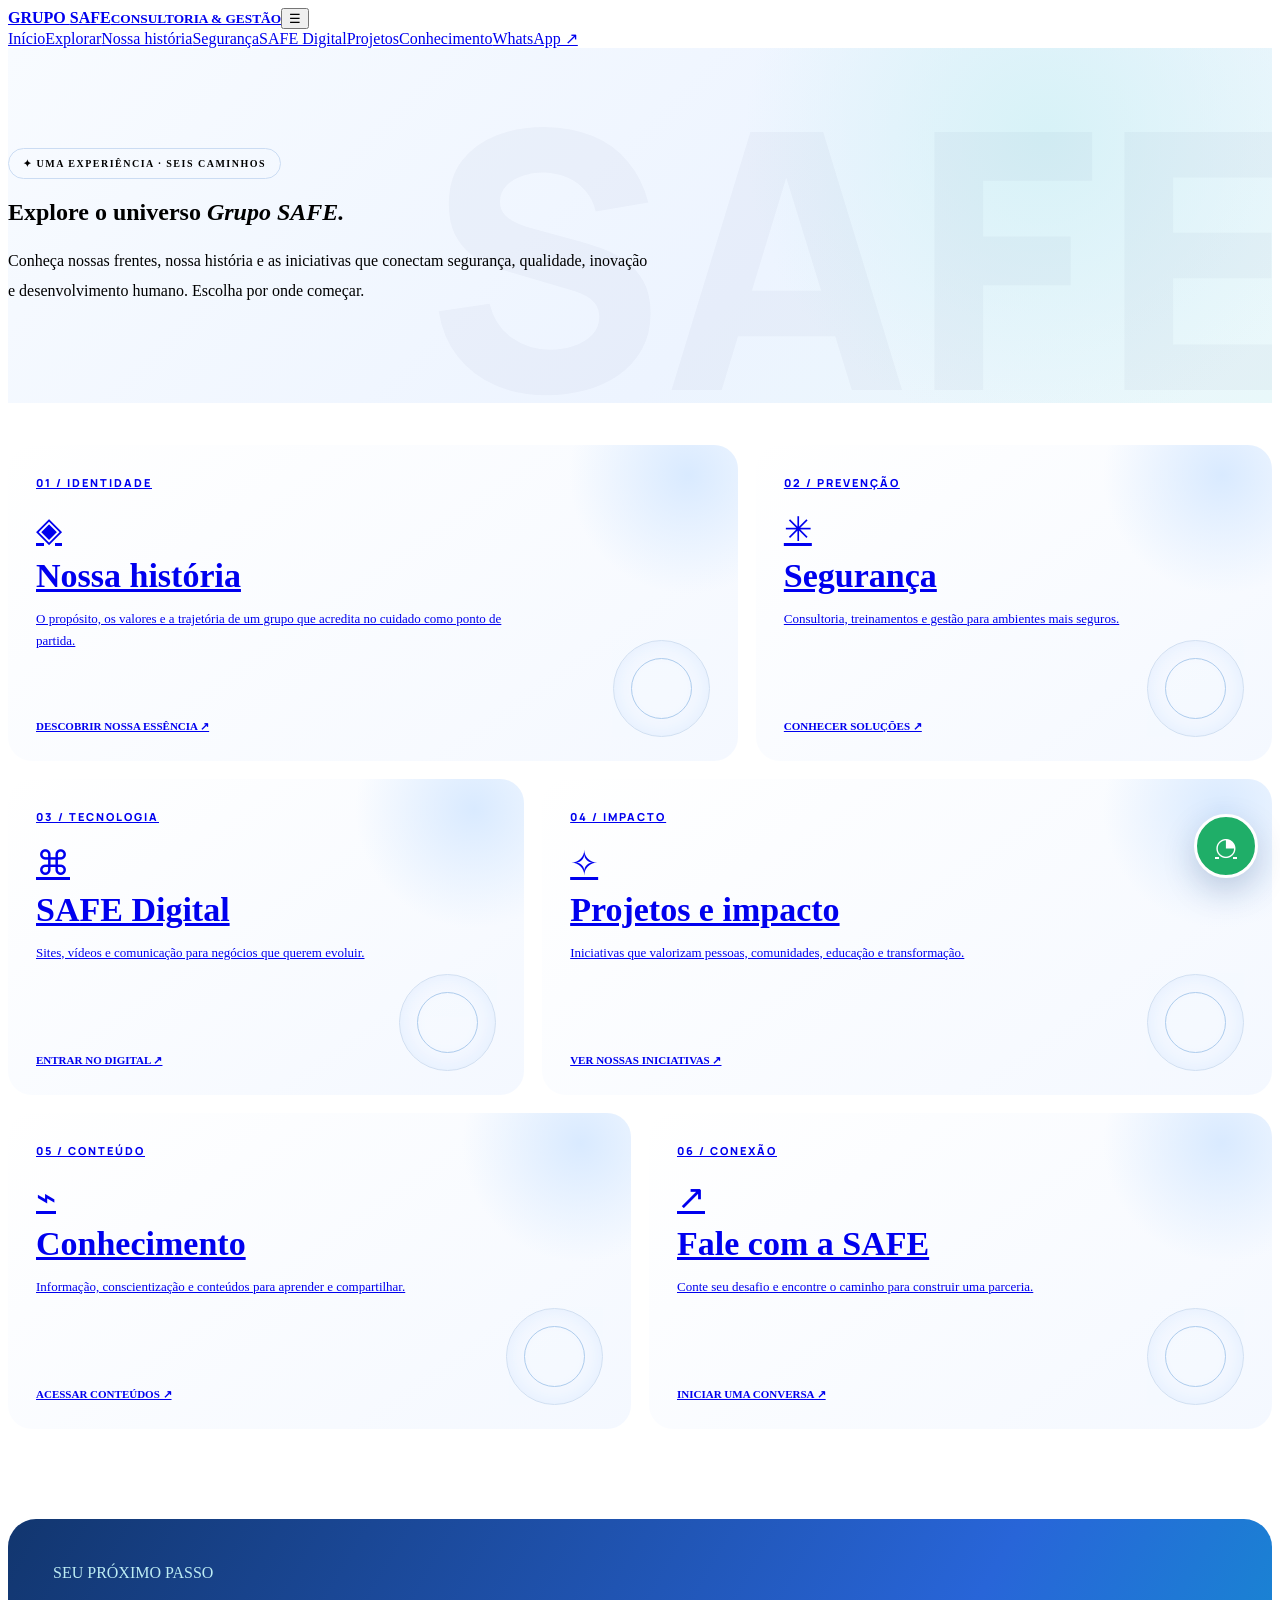
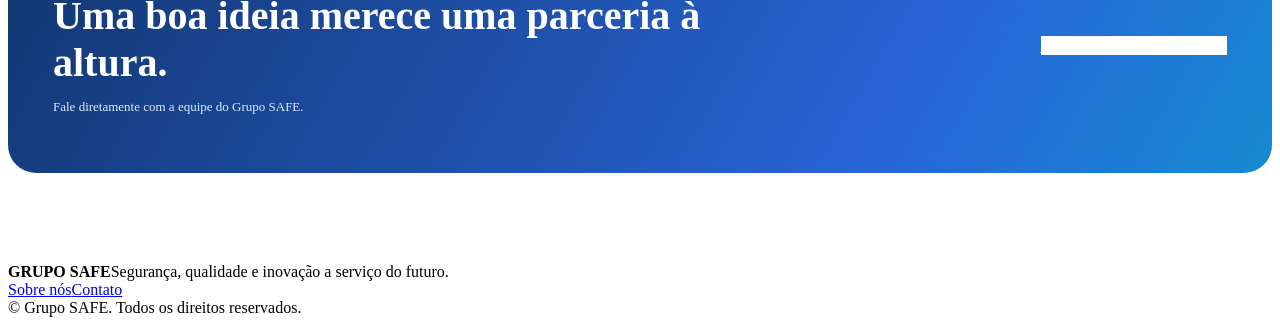
==== explorar.html @ eb0c17a8 "Add files via upload" ====
<!doctype html>
<html lang="pt-BR"><head><meta charset="utf-8"><meta name="viewport" content="width=device-width,initial-scale=1"><meta name="theme-color" content="#12366f"><meta name="description" content="Explore os universos do Grupo SAFE."><title>Explore | Grupo SAFE</title><link href="https://fonts.googleapis.com/css2?family=DM+Sans:wght@400;500;600;700&family=Manrope:wght@500;600;700;800&display=swap" rel="stylesheet"><link rel="stylesheet" href="css/style.css"><link rel="stylesheet" href="css/responsive.css"><style>
.explore-hero{position:relative;overflow:hidden;padding:100px 0 80px;background:radial-gradient(circle at 82% 25%,#d7f2f7 0,transparent 28%),linear-gradient(135deg,#f8fbff,#edf4ff 60%,#e9f8fa)}.explore-hero:after{content:"SAFE";position:absolute;right:-3vw;bottom:-95px;font:800 clamp(160px,28vw,390px) Manrope;color:#12366f08;pointer-events:none}.explore-hero .wrap{position:relative;z-index:1}.explore-hero h1{max-width:850px}.explore-hero p{max-width:650px;color:var(--muted);line-height:1.9}.explore-kicker{display:inline-flex;gap:10px;align-items:center;padding:9px 14px;border:1px solid #cbdcf3;border-radius:30px;color:var(--blue);font-size:10px;font-weight:800;letter-spacing:1.5px}.explore-grid{display:grid;grid-template-columns:repeat(12,1fr);gap:18px;margin:42px auto 90px}.explore-card{position:relative;isolation:isolate;overflow:hidden;min-height:260px;padding:28px;border:1px solid var(--line);border-radius:24px;background:linear-gradient(145deg,#fff,#f4f8ff);transition:transform .45s cubic-bezier(.2,.8,.2,1),box-shadow .45s;display:flex;flex-direction:column;justify-content:space-between}.explore-card:nth-child(1),.explore-card:nth-child(4){grid-column:span 7}.explore-card:nth-child(2),.explore-card:nth-child(3){grid-column:span 5}.explore-card:nth-child(5),.explore-card:nth-child(6){grid-column:span 6}.explore-card:hover{transform:translateY(-9px) scale(1.01);box-shadow:0 28px 70px #12366f1c}.explore-card:before{content:"";position:absolute;z-index:-1;width:240px;height:240px;border-radius:50%;right:-70px;top:-90px;background:radial-gradient(circle,#d9eaff,transparent 70%);transition:transform .5s}.explore-card:hover:before{transform:scale(1.5)}.explore-card .number{font:800 11px Manrope;letter-spacing:2px;color:var(--blue)}.explore-card .glyph{font-size:34px;color:var(--blue);margin:18px 0 8px}.explore-card h2{font-size:clamp(23px,3vw,34px);margin:0 0 10px;color:var(--navy)}.explore-card p{font-size:13px;line-height:1.75;color:var(--muted);max-width:500px}.explore-card .go{font-size:11px;font-weight:800;color:var(--blue);margin-top:15px}.explore-card .orb{position:absolute;right:28px;bottom:24px;width:95px;height:95px;border:1px solid #c8d9ef;border-radius:50%;box-shadow:inset 0 0 25px #dbeafe;opacity:.8}.explore-card .orb:after{content:"";position:absolute;inset:17px;border:1px solid #9cc1e9;border-radius:50%}.explore-bottom{margin-bottom:90px;padding:45px;border-radius:28px;background:linear-gradient(120deg,#12366f,#2865d8 72%,#168bd2);color:white;display:flex;align-items:center;justify-content:space-between;gap:24px}.explore-bottom h2{font-size:clamp(26px,4vw,40px);max-width:650px;margin:10px 0}.explore-bottom p{color:#dceaff;font-size:13px}.explore-bottom .btn{background:white;color:var(--navy);white-space:nowrap}.wa-float{position:fixed;right:22px;bottom:22px;z-index:30;width:58px;height:58px;border-radius:50%;display:grid;place-items:center;background:#1fae68;color:white;font-size:25px;box-shadow:0 12px 32px #12366f38;border:3px solid white;transition:.25s}.wa-float:hover{transform:translateY(-5px) scale(1.06)}@media(max-width:680px){.explore-hero{padding:70px 0 55px}.explore-grid{grid-template-columns:1fr;margin:28px auto 60px}.explore-card:nth-child(n){grid-column:span 1;min-height:230px}.explore-bottom{padding:28px;align-items:flex-start;flex-direction:column}.wa-float{right:15px;bottom:15px}}
</style></head><body><div class="progress"></div><header><a class="logo" href="index.html"><b>GRUPO <strong>SAFE</strong><small>CONSULTORIA & GESTÃO</small></b></a><button class="menu" aria-label="Abrir menu">☰</button><nav><a href="index.html">Início</a><a href="explorar.html">Explorar</a><a href="paginas/historia.html">Nossa história</a><a href="paginas/seguranca.html">Segurança</a><a href="paginas/safe-digital.html">SAFE Digital</a><a href="paginas/projetos.html">Projetos</a><a href="paginas/conhecimento.html">Conhecimento</a><a class="navbtn" href="https://wa.me/553191233320?text=Ol%C3%A1%2C%20Grupo%20SAFE!%20Quero%20conhecer%20as%20solu%C3%A7%C3%B5es." target="_blank" rel="noopener">WhatsApp ↗</a></nav></header><main><section class="explore-hero"><div class="wrap reveal"><span class="explore-kicker">✦ UMA EXPERIÊNCIA · SEIS CAMINHOS</span><h1>Explore o universo <em>Grupo SAFE.</em></h1><p>Conheça nossas frentes, nossa história e as iniciativas que conectam segurança, qualidade, inovação e desenvolvimento humano. Escolha por onde começar.</p></div></section><section class="wrap"><div class="explore-grid">
<a class="explore-card reveal" href="paginas/historia.html"><div><span class="number">01 / IDENTIDADE</span><div class="glyph">◈</div><h2>Nossa história</h2><p>O propósito, os valores e a trajetória de um grupo que acredita no cuidado como ponto de partida.</p></div><span class="go">DESCOBRIR NOSSA ESSÊNCIA ↗</span><i class="orb"></i></a>
<a class="explore-card reveal" href="paginas/seguranca.html"><div><span class="number">02 / PREVENÇÃO</span><div class="glyph">✳</div><h2>Segurança</h2><p>Consultoria, treinamentos e gestão para ambientes mais seguros.</p></div><span class="go">CONHECER SOLUÇÕES ↗</span><i class="orb"></i></a>
<a class="explore-card reveal" href="paginas/safe-digital.html"><div><span class="number">03 / TECNOLOGIA</span><div class="glyph">⌘</div><h2>SAFE Digital</h2><p>Sites, vídeos e comunicação para negócios que querem evoluir.</p></div><span class="go">ENTRAR NO DIGITAL ↗</span><i class="orb"></i></a>
<a class="explore-card reveal" href="paginas/projetos.html"><div><span class="number">04 / IMPACTO</span><div class="glyph">✧</div><h2>Projetos e impacto</h2><p>Iniciativas que valorizam pessoas, comunidades, educação e transformação.</p></div><span class="go">VER NOSSAS INICIATIVAS ↗</span><i class="orb"></i></a>
<a class="explore-card reveal" href="paginas/conhecimento.html"><div><span class="number">05 / CONTEÚDO</span><div class="glyph">⌁</div><h2>Conhecimento</h2><p>Informação, conscientização e conteúdos para aprender e compartilhar.</p></div><span class="go">ACESSAR CONTEÚDOS ↗</span><i class="orb"></i></a>
<a class="explore-card reveal" href="paginas/contato.html"><div><span class="number">06 / CONEXÃO</span><div class="glyph">↗</div><h2>Fale com a SAFE</h2><p>Conte seu desafio e encontre o caminho para construir uma parceria.</p></div><span class="go">INICIAR UMA CONVERSA ↗</span><i class="orb"></i></a>
</div><div class="explore-bottom reveal"><div><label style="color:#bcecf3">SEU PRÓXIMO PASSO</label><h2>Uma boa ideia merece uma parceria à altura.</h2><p>Fale diretamente com a equipe do Grupo SAFE.</p></div><a class="btn" href="https://wa.me/553191233320?text=Ol%C3%A1%2C%20Grupo%20SAFE!%20Gostaria%20de%20conversar%20sobre%20uma%20parceria." target="_blank" rel="noopener">Conversar pelo WhatsApp ↗</a></div></section></main><footer><div class="wrap foot"><b>GRUPO SAFE</b><span>Segurança, qualidade e inovação a serviço do futuro.</span><div><a href="paginas/historia.html">Sobre nós</a><a href="https://wa.me/553191233320">Contato</a></div></div><div class="wrap copyright">© <span id="year"></span> Grupo SAFE. Todos os direitos reservados.</div></footer><a class="wa-float" href="https://wa.me/553191233320?text=Ol%C3%A1%2C%20Grupo%20SAFE!" target="_blank" rel="noopener" aria-label="Fale com o Grupo SAFE pelo WhatsApp" title="Fale conosco">◔</a><script src="js/main.js"></script></body></html>
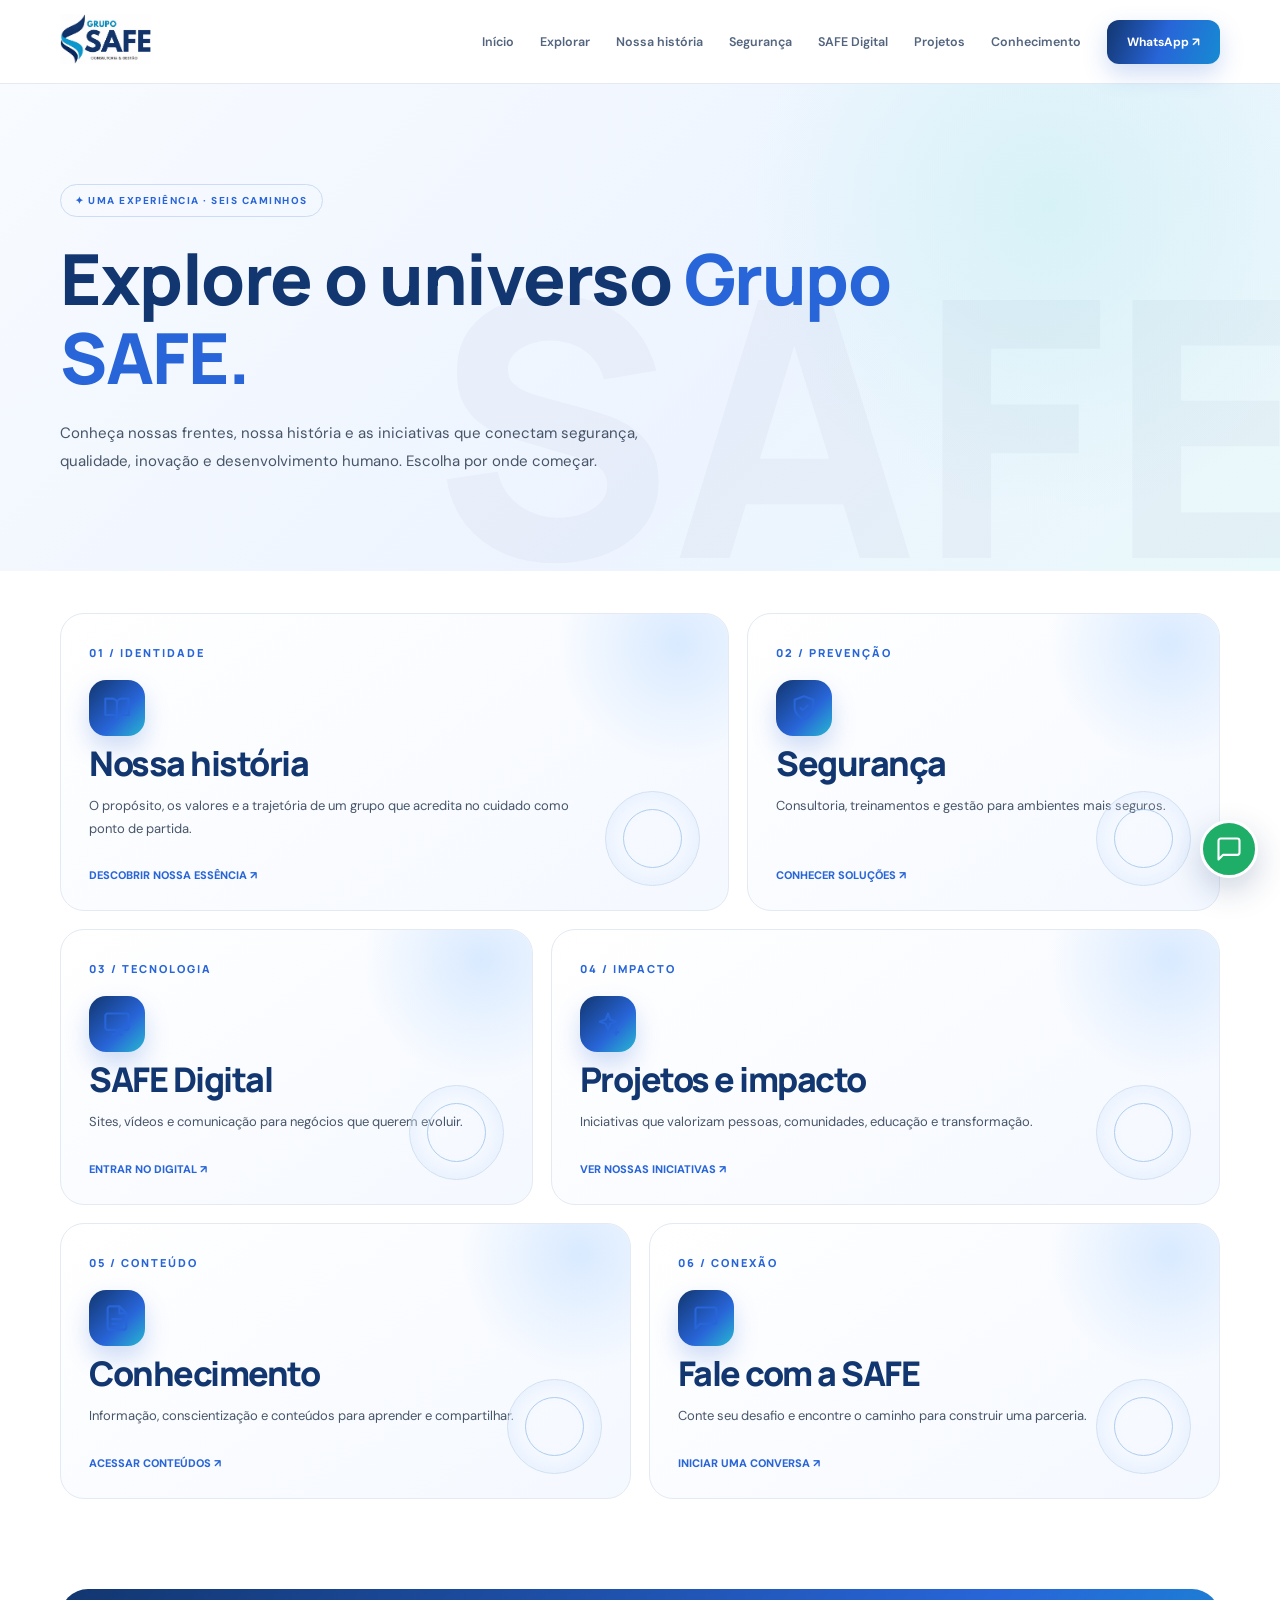
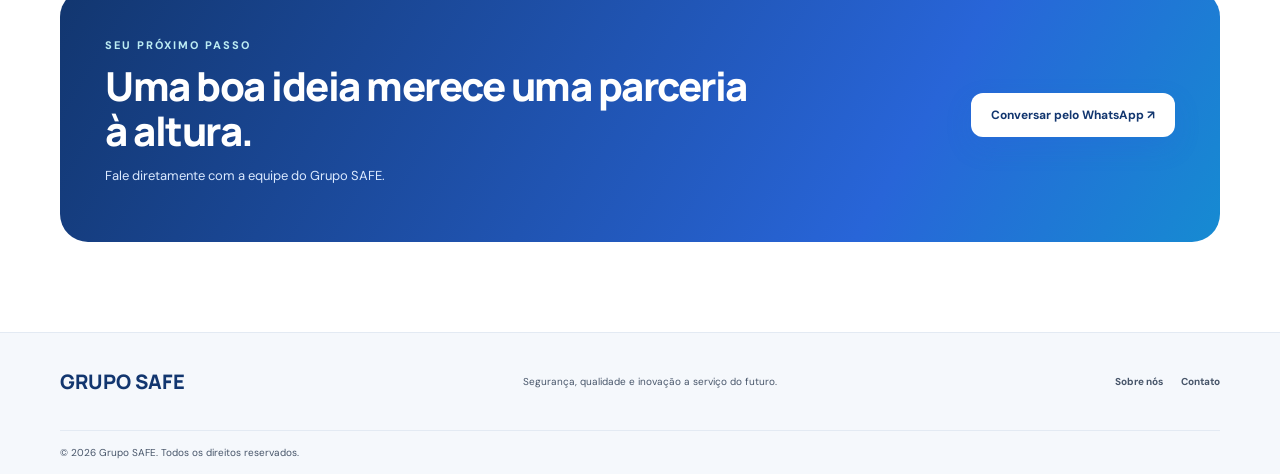
==== commit ecd34b7b: "Add files via upload" ====
--- a/explorar.html
+++ b/explorar.html
@@ -1,11 +1,11 @@
 <!doctype html>
-<html lang="pt-BR"><head><meta charset="utf-8"><meta name="viewport" content="width=device-width,initial-scale=1"><meta name="theme-color" content="#12366f"><meta name="description" content="Explore os universos do Grupo SAFE."><title>Explore | Grupo SAFE</title><link href="https://fonts.googleapis.com/css2?family=DM+Sans:wght@400;500;600;700&family=Manrope:wght@500;600;700;800&display=swap" rel="stylesheet"><link rel="stylesheet" href="css/style.css"><link rel="stylesheet" href="css/responsive.css"><style>
+<html lang="pt-BR"><head><meta charset="utf-8"><meta name="viewport" content="width=device-width,initial-scale=1"><meta name="theme-color" content="#12366f"><meta name="description" content="Explore os universos do Grupo SAFE."><title>Explore | Grupo SAFE</title><link href="https://fonts.googleapis.com/css2?family=DM+Sans:wght@400;500;600;700&family=Manrope:wght@500;600;700;800&display=swap" rel="stylesheet"><link rel="stylesheet" href="css/style.css"><link rel="stylesheet" href="css/responsive.css"><link rel="stylesheet" href="css/upgrade.css"><style>
 .explore-hero{position:relative;overflow:hidden;padding:100px 0 80px;background:radial-gradient(circle at 82% 25%,#d7f2f7 0,transparent 28%),linear-gradient(135deg,#f8fbff,#edf4ff 60%,#e9f8fa)}.explore-hero:after{content:"SAFE";position:absolute;right:-3vw;bottom:-95px;font:800 clamp(160px,28vw,390px) Manrope;color:#12366f08;pointer-events:none}.explore-hero .wrap{position:relative;z-index:1}.explore-hero h1{max-width:850px}.explore-hero p{max-width:650px;color:var(--muted);line-height:1.9}.explore-kicker{display:inline-flex;gap:10px;align-items:center;padding:9px 14px;border:1px solid #cbdcf3;border-radius:30px;color:var(--blue);font-size:10px;font-weight:800;letter-spacing:1.5px}.explore-grid{display:grid;grid-template-columns:repeat(12,1fr);gap:18px;margin:42px auto 90px}.explore-card{position:relative;isolation:isolate;overflow:hidden;min-height:260px;padding:28px;border:1px solid var(--line);border-radius:24px;background:linear-gradient(145deg,#fff,#f4f8ff);transition:transform .45s cubic-bezier(.2,.8,.2,1),box-shadow .45s;display:flex;flex-direction:column;justify-content:space-between}.explore-card:nth-child(1),.explore-card:nth-child(4){grid-column:span 7}.explore-card:nth-child(2),.explore-card:nth-child(3){grid-column:span 5}.explore-card:nth-child(5),.explore-card:nth-child(6){grid-column:span 6}.explore-card:hover{transform:translateY(-9px) scale(1.01);box-shadow:0 28px 70px #12366f1c}.explore-card:before{content:"";position:absolute;z-index:-1;width:240px;height:240px;border-radius:50%;right:-70px;top:-90px;background:radial-gradient(circle,#d9eaff,transparent 70%);transition:transform .5s}.explore-card:hover:before{transform:scale(1.5)}.explore-card .number{font:800 11px Manrope;letter-spacing:2px;color:var(--blue)}.explore-card .glyph{font-size:34px;color:var(--blue);margin:18px 0 8px}.explore-card h2{font-size:clamp(23px,3vw,34px);margin:0 0 10px;color:var(--navy)}.explore-card p{font-size:13px;line-height:1.75;color:var(--muted);max-width:500px}.explore-card .go{font-size:11px;font-weight:800;color:var(--blue);margin-top:15px}.explore-card .orb{position:absolute;right:28px;bottom:24px;width:95px;height:95px;border:1px solid #c8d9ef;border-radius:50%;box-shadow:inset 0 0 25px #dbeafe;opacity:.8}.explore-card .orb:after{content:"";position:absolute;inset:17px;border:1px solid #9cc1e9;border-radius:50%}.explore-bottom{margin-bottom:90px;padding:45px;border-radius:28px;background:linear-gradient(120deg,#12366f,#2865d8 72%,#168bd2);color:white;display:flex;align-items:center;justify-content:space-between;gap:24px}.explore-bottom h2{font-size:clamp(26px,4vw,40px);max-width:650px;margin:10px 0}.explore-bottom p{color:#dceaff;font-size:13px}.explore-bottom .btn{background:white;color:var(--navy);white-space:nowrap}.wa-float{position:fixed;right:22px;bottom:22px;z-index:30;width:58px;height:58px;border-radius:50%;display:grid;place-items:center;background:#1fae68;color:white;font-size:25px;box-shadow:0 12px 32px #12366f38;border:3px solid white;transition:.25s}.wa-float:hover{transform:translateY(-5px) scale(1.06)}@media(max-width:680px){.explore-hero{padding:70px 0 55px}.explore-grid{grid-template-columns:1fr;margin:28px auto 60px}.explore-card:nth-child(n){grid-column:span 1;min-height:230px}.explore-bottom{padding:28px;align-items:flex-start;flex-direction:column}.wa-float{right:15px;bottom:15px}}
-</style></head><body><div class="progress"></div><header><a class="logo" href="index.html"><b>GRUPO <strong>SAFE</strong><small>CONSULTORIA & GESTÃO</small></b></a><button class="menu" aria-label="Abrir menu">☰</button><nav><a href="index.html">Início</a><a href="explorar.html">Explorar</a><a href="paginas/historia.html">Nossa história</a><a href="paginas/seguranca.html">Segurança</a><a href="paginas/safe-digital.html">SAFE Digital</a><a href="paginas/projetos.html">Projetos</a><a href="paginas/conhecimento.html">Conhecimento</a><a class="navbtn" href="https://wa.me/553191233320?text=Ol%C3%A1%2C%20Grupo%20SAFE!%20Quero%20conhecer%20as%20solu%C3%A7%C3%B5es." target="_blank" rel="noopener">WhatsApp ↗</a></nav></header><main><section class="explore-hero"><div class="wrap reveal"><span class="explore-kicker">✦ UMA EXPERIÊNCIA · SEIS CAMINHOS</span><h1>Explore o universo <em>Grupo SAFE.</em></h1><p>Conheça nossas frentes, nossa história e as iniciativas que conectam segurança, qualidade, inovação e desenvolvimento humano. Escolha por onde começar.</p></div></section><section class="wrap"><div class="explore-grid">
-<a class="explore-card reveal" href="paginas/historia.html"><div><span class="number">01 / IDENTIDADE</span><div class="glyph">◈</div><h2>Nossa história</h2><p>O propósito, os valores e a trajetória de um grupo que acredita no cuidado como ponto de partida.</p></div><span class="go">DESCOBRIR NOSSA ESSÊNCIA ↗</span><i class="orb"></i></a>
-<a class="explore-card reveal" href="paginas/seguranca.html"><div><span class="number">02 / PREVENÇÃO</span><div class="glyph">✳</div><h2>Segurança</h2><p>Consultoria, treinamentos e gestão para ambientes mais seguros.</p></div><span class="go">CONHECER SOLUÇÕES ↗</span><i class="orb"></i></a>
-<a class="explore-card reveal" href="paginas/safe-digital.html"><div><span class="number">03 / TECNOLOGIA</span><div class="glyph">⌘</div><h2>SAFE Digital</h2><p>Sites, vídeos e comunicação para negócios que querem evoluir.</p></div><span class="go">ENTRAR NO DIGITAL ↗</span><i class="orb"></i></a>
-<a class="explore-card reveal" href="paginas/projetos.html"><div><span class="number">04 / IMPACTO</span><div class="glyph">✧</div><h2>Projetos e impacto</h2><p>Iniciativas que valorizam pessoas, comunidades, educação e transformação.</p></div><span class="go">VER NOSSAS INICIATIVAS ↗</span><i class="orb"></i></a>
-<a class="explore-card reveal" href="paginas/conhecimento.html"><div><span class="number">05 / CONTEÚDO</span><div class="glyph">⌁</div><h2>Conhecimento</h2><p>Informação, conscientização e conteúdos para aprender e compartilhar.</p></div><span class="go">ACESSAR CONTEÚDOS ↗</span><i class="orb"></i></a>
-<a class="explore-card reveal" href="paginas/contato.html"><div><span class="number">06 / CONEXÃO</span><div class="glyph">↗</div><h2>Fale com a SAFE</h2><p>Conte seu desafio e encontre o caminho para construir uma parceria.</p></div><span class="go">INICIAR UMA CONVERSA ↗</span><i class="orb"></i></a>
-</div><div class="explore-bottom reveal"><div><label style="color:#bcecf3">SEU PRÓXIMO PASSO</label><h2>Uma boa ideia merece uma parceria à altura.</h2><p>Fale diretamente com a equipe do Grupo SAFE.</p></div><a class="btn" href="https://wa.me/553191233320?text=Ol%C3%A1%2C%20Grupo%20SAFE!%20Gostaria%20de%20conversar%20sobre%20uma%20parceria." target="_blank" rel="noopener">Conversar pelo WhatsApp ↗</a></div></section></main><footer><div class="wrap foot"><b>GRUPO SAFE</b><span>Segurança, qualidade e inovação a serviço do futuro.</span><div><a href="paginas/historia.html">Sobre nós</a><a href="https://wa.me/553191233320">Contato</a></div></div><div class="wrap copyright">© <span id="year"></span> Grupo SAFE. Todos os direitos reservados.</div></footer><a class="wa-float" href="https://wa.me/553191233320?text=Ol%C3%A1%2C%20Grupo%20SAFE!" target="_blank" rel="noopener" aria-label="Fale com o Grupo SAFE pelo WhatsApp" title="Fale conosco">◔</a><script src="js/main.js"></script></body></html>+</style></head><body><div class="progress"></div><header><a class="logo" href="index.html"><img src="assets/logo/logo-safe.png" alt="Grupo SAFE"></a><button class="menu" aria-label="Abrir menu">☰</button><nav><a href="index.html">Início</a><a href="explorar.html">Explorar</a><a href="paginas/historia.html">Nossa história</a><a href="paginas/seguranca.html">Segurança</a><a href="paginas/safe-digital.html">SAFE Digital</a><a href="paginas/projetos.html">Projetos</a><a href="paginas/conhecimento.html">Conhecimento</a><a class="navbtn" href="https://wa.me/553191233320?text=Ol%C3%A1%2C%20Grupo%20SAFE!%20Quero%20conhecer%20as%20solu%C3%A7%C3%B5es." target="_blank" rel="noopener">WhatsApp ↗</a></nav></header><main><section class="explore-hero"><div class="wrap reveal"><span class="explore-kicker">✦ UMA EXPERIÊNCIA · SEIS CAMINHOS</span><h1>Explore o universo <em>Grupo SAFE.</em></h1><p>Conheça nossas frentes, nossa história e as iniciativas que conectam segurança, qualidade, inovação e desenvolvimento humano. Escolha por onde começar.</p></div></section><section class="wrap"><div class="explore-grid">
+<a class="explore-card reveal" href="paginas/historia.html"><div><span class="number">01 / IDENTIDADE</span><div class="glyph"><svg viewBox="0 0 24 24" fill="none" stroke="currentColor" stroke-width="1.8" stroke-linecap="round" stroke-linejoin="round" aria-hidden="true"><path d="M2 4h6a4 4 0 0 1 4 4v13a3 3 0 0 0-3-3H2zM22 4h-6a4 4 0 0 0-4 4v13a3 3 0 0 1 3-3h7z"/></svg></div><h2>Nossa história</h2><p>O propósito, os valores e a trajetória de um grupo que acredita no cuidado como ponto de partida.</p></div><span class="go">DESCOBRIR NOSSA ESSÊNCIA ↗</span><i class="orb"></i></a>
+<a class="explore-card reveal" href="paginas/seguranca.html"><div><span class="number">02 / PREVENÇÃO</span><div class="glyph"><svg viewBox="0 0 24 24" fill="none" stroke="currentColor" stroke-width="1.8" stroke-linecap="round" stroke-linejoin="round" aria-hidden="true"><path d="M12 22s8-4 8-10V5l-8-3-8 3v7c0 6 8 10 8 10z"/><path d="m9 12 2 2 4-4"/></svg></div><h2>Segurança</h2><p>Consultoria, treinamentos e gestão para ambientes mais seguros.</p></div><span class="go">CONHECER SOLUÇÕES ↗</span><i class="orb"></i></a>
+<a class="explore-card reveal" href="paginas/safe-digital.html"><div><span class="number">03 / TECNOLOGIA</span><div class="glyph"><svg viewBox="0 0 24 24" fill="none" stroke="currentColor" stroke-width="1.8" stroke-linecap="round" stroke-linejoin="round" aria-hidden="true"><rect x="2" y="3" width="20" height="14" rx="2"/><path d="M8 21h8M12 17v4"/></svg></div><h2>SAFE Digital</h2><p>Sites, vídeos e comunicação para negócios que querem evoluir.</p></div><span class="go">ENTRAR NO DIGITAL ↗</span><i class="orb"></i></a>
+<a class="explore-card reveal" href="paginas/projetos.html"><div><span class="number">04 / IMPACTO</span><div class="glyph"><svg viewBox="0 0 24 24" fill="none" stroke="currentColor" stroke-width="1.8" stroke-linecap="round" stroke-linejoin="round" aria-hidden="true"><path d="m12 3 1.9 5.1L19 10l-5.1 1.9L12 17l-1.9-5.1L5 10l5.1-1.9z"/><path d="M19 17v4M17 19h4"/></svg></div><h2>Projetos e impacto</h2><p>Iniciativas que valorizam pessoas, comunidades, educação e transformação.</p></div><span class="go">VER NOSSAS INICIATIVAS ↗</span><i class="orb"></i></a>
+<a class="explore-card reveal" href="paginas/conhecimento.html"><div><span class="number">05 / CONTEÚDO</span><div class="glyph"><svg viewBox="0 0 24 24" fill="none" stroke="currentColor" stroke-width="1.8" stroke-linecap="round" stroke-linejoin="round" aria-hidden="true"><path d="M14 2H6a2 2 0 0 0-2 2v16a2 2 0 0 0 2 2h12a2 2 0 0 0 2-2V8z"/><path d="M14 2v6h6M8 13h8M8 17h5"/></svg></div><h2>Conhecimento</h2><p>Informação, conscientização e conteúdos para aprender e compartilhar.</p></div><span class="go">ACESSAR CONTEÚDOS ↗</span><i class="orb"></i></a>
+<a class="explore-card reveal" href="paginas/contato.html"><div><span class="number">06 / CONEXÃO</span><div class="glyph"><svg viewBox="0 0 24 24" fill="none" stroke="currentColor" stroke-width="1.8" stroke-linecap="round" stroke-linejoin="round" aria-hidden="true"><path d="M21 15a2 2 0 0 1-2 2H7l-4 4V5a2 2 0 0 1 2-2h14a2 2 0 0 1 2 2z"/></svg></div><h2>Fale com a SAFE</h2><p>Conte seu desafio e encontre o caminho para construir uma parceria.</p></div><span class="go">INICIAR UMA CONVERSA ↗</span><i class="orb"></i></a>
+</div><div class="explore-bottom reveal"><div><label style="color:#bcecf3">SEU PRÓXIMO PASSO</label><h2>Uma boa ideia merece uma parceria à altura.</h2><p>Fale diretamente com a equipe do Grupo SAFE.</p></div><a class="btn" href="https://wa.me/553191233320?text=Ol%C3%A1%2C%20Grupo%20SAFE!%20Gostaria%20de%20conversar%20sobre%20uma%20parceria." target="_blank" rel="noopener">Conversar pelo WhatsApp ↗</a></div></section></main><footer><div class="wrap foot"><b>GRUPO SAFE</b><span>Segurança, qualidade e inovação a serviço do futuro.</span><div><a href="paginas/historia.html">Sobre nós</a><a href="https://wa.me/553191233320">Contato</a></div></div><div class="wrap copyright">© <span id="year"></span> Grupo SAFE. Todos os direitos reservados.</div></footer><a class="wa-float" href="https://wa.me/553191233320?text=Ol%C3%A1%2C%20Grupo%20SAFE!" target="_blank" rel="noopener" aria-label="Fale com o Grupo SAFE pelo WhatsApp" title="Fale conosco"><svg viewBox="0 0 24 24" fill="none" stroke="currentColor" stroke-width="1.8" stroke-linecap="round" stroke-linejoin="round" aria-hidden="true"><path d="M21 15a2 2 0 0 1-2 2H7l-4 4V5a2 2 0 0 1 2-2h14a2 2 0 0 1 2 2z"/></svg></a><script src="js/main.js"></script></body></html>
--- a/css/style.css
+++ b/css/style.css
@@ -0,0 +1,19 @@
+:root{--navy:#12366f;--blue:#2865d8;--cyan:#27b8d0;--green:#20a77b;--ink:#14243d;--muted:#64748b;--line:#e3eaf3;--soft:#f3f7fc}*{box-sizing:border-box}html{scroll-behavior:smooth}body{margin:0;color:var(--ink);font:15px 'DM Sans',sans-serif}a{text-decoration:none;color:inherit}.wrap{width:min(1160px,calc(100% - 48px));margin:auto}header{height:82px;position:sticky;top:0;z-index:20;background:#ffffffed;backdrop-filter:blur(16px);border-bottom:1px solid var(--line);display:flex;align-items:center;justify-content:space-between;padding:0 max(24px,calc((100vw - 1160px)/2))}.logo img{width:150px;max-height:58px;object-fit:contain}.logo b{color:var(--blue);font:700 17px Manrope}.logo strong{color:var(--navy);font-size:25px}.logo small{display:block;font:9px 'DM Sans';letter-spacing:2px;color:var(--ink)}nav{display:flex;align-items:center;gap:22px}nav a{font-size:11px;font-weight:700;color:#52647e}nav a:hover{color:var(--blue)}nav .navbtn,.btn{background:linear-gradient(110deg,var(--navy),var(--blue),#168bd2);color:white;padding:14px 20px;border-radius:12px;font-weight:700;font-size:12px;display:inline-block}.menu{display:none}.hero{min-height:610px;display:grid;grid-template-columns:1.05fr .95fr;align-items:center;position:relative;padding-top:45px;padding-bottom:85px;overflow:hidden}.hero-copy{z-index:2}.hero-copy label,label{font-size:10px;letter-spacing:2px;font-weight:800;color:var(--blue)}h1,h2,h3{font-family:Manrope,sans-serif;letter-spacing:-1.5px;line-height:1.12}h1{font-size:clamp(42px,5.5vw,72px);color:var(--navy);margin:22px 0}h1 em,h2 em{font-style:normal;color:var(--blue)}.hero-copy p,.lead{color:var(--muted);line-height:1.8;max-width:540px}.quiet{margin-left:22px;color:var(--blue);font-size:12px;font-weight:700}.proof{display:block;color:var(--green);font-weight:700;margin-top:35px;font-size:11px}.hero-visual{height:450px;display:grid;place-items:center;position:relative}.hero-visual img{max-height:390px;max-width:90%;object-fit:contain;filter:drop-shadow(0 25px 20px #12366f22);z-index:1}.halo{position:absolute;width:390px;height:390px;border-radius:50%;background:radial-gradient(circle,#d9f3f5,#e8f0ff 55%,transparent 72%)}.hero-visual aside{position:absolute;bottom:45px;right:0;background:#fff;padding:14px 18px;border:1px solid var(--line);border-radius:14px;box-shadow:0 15px 40px #12366f18;color:var(--blue);font-size:18px}.hero-visual aside b,.hero-visual aside small{display:block;font-size:11px;color:var(--ink)}.hero-visual aside small{font-size:9px;color:var(--muted)}.mascot-fallback{z-index:2;width:230px;height:280px;border-radius:48% 48% 25px 25px;background:linear-gradient(140deg,#e6f4ff,#bce7ed);display:grid;place-content:center;text-align:center;color:var(--navy);font-size:26px;font-weight:800}.mascot-fallback small{font-size:10px;font-weight:400}.hero-foot{position:absolute;bottom:22px;left:0;right:0;border-top:1px solid var(--line);padding-top:14px;display:flex;justify-content:space-between;color:#91a0b4;font-size:9px;letter-spacing:2px;font-weight:800}.section{padding-top:90px;padding-bottom:100px}.section h2,.band h2,.mascot-panel h2,.cta h2{font-size:clamp(32px,4vw,49px);color:var(--navy);margin:18px 0}.lead{font-size:14px}.cards{display:grid;grid-template-columns:1fr 1fr;gap:22px;margin-top:34px}.front{color:white;padding:30px;border-radius:24px;min-height:300px;transition:.25s}.front:hover{transform:translateY(-6px)}.safety{background:linear-gradient(130deg,#2356c4,#438ce9)}.digital{background:linear-gradient(130deg,#087d9b,#20a77b)}.front small{letter-spacing:2px}.front .symbol{font-size:32px;margin-top:35px}.front h3{font-size:27px;margin:10px 0}.front p{font-size:13px;max-width:420px;color:#ffffffdf;line-height:1.7}.front b{display:block;margin-top:30px;font-size:11px}.band{background:linear-gradient(115deg,#12366f,#2865d8 70%,#168bd2);color:white;padding:80px 0}.band label{color:#bcecf3}.band h2{color:white;max-width:850px}.band h2 em{color:#bcecf3}.light{background:white;color:var(--navy)}.center{text-align:center}.center .lead{margin:15px auto}.values{display:grid;grid-template-columns:repeat(4,1fr);gap:14px;margin-top:40px}.values article{border:1px solid var(--line);border-radius:18px;padding:22px;min-height:190px;transition:.2s}.values article:hover{box-shadow:0 20px 50px #12366f16;transform:translateY(-4px)}.values small{color:var(--green);font-weight:800}.values h3{color:var(--navy);font-size:19px}.values p,.mascot-panel p,.cta p{font-size:12px;color:var(--muted);line-height:1.7}.mascot-panel{display:grid;grid-template-columns:1fr 1fr;align-items:center;gap:30px;padding:40px 48px;background:linear-gradient(110deg,#eff6ff,#effbfa);border:1px solid var(--line);border-radius:26px;margin-bottom:90px}.duo{height:220px;display:flex;align-items:end;justify-content:center;gap:15px}.duo img{height:100%;max-width:48%;object-fit:contain}.duo span{font-size:11px;color:var(--muted);text-align:center}.cta{display:flex;align-items:center;justify-content:space-between;gap:25px;padding-bottom:85px}.cta h2{max-width:670px}footer{background:#f5f8fc;border-top:1px solid var(--line)}.foot{padding:35px 0;display:flex;align-items:center;justify-content:space-between;gap:20px}.foot>b{color:var(--navy);font:800 20px Manrope}.foot span,.copyright{font-size:10px;color:var(--muted)}.foot div{display:flex;gap:18px}.foot a{font-size:10px;font-weight:700;color:var(--muted)}.copyright{border-top:1px solid var(--line);padding:15px 0}.progress{height:3px;position:fixed;z-index:100;top:0;left:0;width:0;background:linear-gradient(90deg,var(--blue),var(--cyan),var(--green))}.reveal{opacity:0;transform:translateY(18px);transition:.7s}.reveal.visible{opacity:1;transform:none}
+.pagehero{padding:90px 0 55px}.pagehero h1{max-width:850px}.pagehero p{max-width:650px;color:var(--muted);line-height:1.8}.content{padding:20px 0 100px}.tilegrid{display:grid;grid-template-columns:repeat(2,1fr);gap:18px}.tile{padding:28px;border:1px solid var(--line);border-radius:20px;background:white}.tile h2,.tile h3{color:var(--navy)}.tile p,.tile li{color:var(--muted);font-size:13px;line-height:1.7}.timeline{max-width:800px;margin:35px auto;border-left:2px solid var(--blue);padding-left:28px}.event{position:relative;margin:0 0 25px;padding:22px;background:var(--soft);border-radius:15px}.event:before{content:'';position:absolute;left:-37px;top:25px;width:14px;height:14px;background:white;border:4px solid var(--blue);border-radius:50%}.event small{color:var(--green);font-weight:800;letter-spacing:2px}.event h3{color:var(--navy);margin:8px 0}.notice{padding:15px;background:#edf5ff;border-left:3px solid var(--blue);border-radius:8px;color:var(--muted);font-size:11px}.contact{display:grid;grid-template-columns:.8fr 1.2fr;gap:40px}.contact form{display:grid;gap:14px;padding:28px;border:1px solid var(--line);border-radius:20px;box-shadow:0 15px 45px #12366f12}.contact label{display:grid;gap:7px;letter-spacing:0}.contact input,.contact select,.contact textarea{padding:13px;border:1px solid var(--line);border-radius:9px;font:13px 'DM Sans';width:100%}
+
+/* WhatsApp flutuante e microinterações */
+.wa-float{position:fixed;right:22px;bottom:22px;z-index:30;width:58px;height:58px;border-radius:50%;display:grid;place-items:center;background:#1fae68;color:#fff;font-size:25px;box-shadow:0 12px 32px #12366f38;border:3px solid #fff;transition:transform .25s,box-shadow .25s}.wa-float:hover{transform:translateY(-5px) scale(1.06);box-shadow:0 16px 38px #12366f48}
+
+
+/* EXPERIÊNCIAS 2.2 — páginas de áreas */
+:root{--deep:#081b3b;--ice:#eaf3ff}
+.area-hero{position:relative;isolation:isolate;overflow:hidden;background:radial-gradient(circle at 80% 30%,#347edb55,transparent 28%),linear-gradient(125deg,#071b3b 0%,#12366f 52%,#2865d8 100%);color:#fff;padding:105px 0 95px}
+.area-hero:before,.area-hero:after{content:"";position:absolute;border:1px solid #ffffff20;border-radius:50%;width:520px;height:520px;right:-100px;top:-260px;z-index:-1;animation:orbit 24s linear infinite}
+.area-hero:after{width:380px;height:380px;right:30px;top:-190px;animation-duration:32s}
+.area-hero .wrap{position:relative}.area-kicker{display:inline-flex;align-items:center;gap:10px;color:#b9e8ff;font-size:10px;letter-spacing:2.5px;font-weight:800}.area-kicker:before{content:"";width:28px;height:2px;background:#64d6e8}.area-hero h1{color:white;max-width:850px;font-size:clamp(42px,6vw,78px);margin:25px 0}.area-hero h1 em{color:#9edff2}.area-hero p{color:#d8e6f8;max-width:620px;line-height:1.85;font-size:15px}.area-actions{display:flex;gap:14px;flex-wrap:wrap;margin-top:32px}.btn-glass{display:inline-flex;align-items:center;gap:12px;padding:15px 21px;border:1px solid #ffffff55;border-radius:12px;color:#fff;font-weight:700;font-size:12px;background:#ffffff12;backdrop-filter:blur(12px);transition:.3s}.btn-glass:hover{background:#ffffff25;transform:translateY(-3px)}.area-hero .btn{background:#fff;color:#12366f}.area-orbit{position:absolute;right:8%;top:20%;width:260px;height:260px;border:1px solid #ffffff35;border-radius:50%;box-shadow:0 0 0 35px #ffffff08,0 0 0 70px #ffffff05;animation:float 7s ease-in-out infinite}.area-orbit:before,.area-orbit:after{content:"";position:absolute;border-radius:50%;background:#9edff2;box-shadow:0 0 35px #9edff2}.area-orbit:before{width:13px;height:13px;top:20px;left:35px}.area-orbit:after{width:8px;height:8px;right:18px;bottom:65px}
+.area-nav{position:sticky;top:82px;z-index:15;background:#ffffffed;backdrop-filter:blur(15px);border-bottom:1px solid var(--line)}.area-nav .wrap{display:flex;gap:8px;overflow:auto;padding-top:13px;padding-bottom:13px;scrollbar-width:none}.area-nav a{white-space:nowrap;padding:9px 13px;border-radius:30px;color:#64748b;font-size:10px;font-weight:800;transition:.25s}.area-nav a:hover,.area-nav a.active{background:#eaf2ff;color:#1d56b5}
+.area-section{padding:90px 0}.area-heading{max-width:720px;margin-bottom:36px}.area-heading h2{font-size:clamp(30px,4vw,48px);color:var(--navy);margin:16px 0}.area-heading p{color:var(--muted);line-height:1.8}.area-grid{display:grid;grid-template-columns:repeat(2,1fr);gap:18px}.area-card{position:relative;overflow:hidden;padding:30px;border:1px solid var(--line);border-radius:22px;background:linear-gradient(145deg,#fff,#f7faff);min-height:230px;transition:transform .35s,box-shadow .35s,border-color .35s}.area-card:hover{transform:translateY(-8px);box-shadow:0 24px 55px #12366f16;border-color:#b9d2f4}.area-card .num{font:800 11px Manrope;color:#2c70d7;letter-spacing:2px}.area-card .card-icon{width:48px;height:48px;display:grid;place-items:center;border-radius:15px;background:#eaf3ff;color:#245fbd;font-size:22px;margin:22px 0 16px}.area-card h3{font-size:22px;color:var(--navy);margin:0 0 10px}.area-card p{font-size:13px;line-height:1.75;color:var(--muted);margin:0}.area-card:after{content:"";position:absolute;width:150px;height:150px;border-radius:50%;background:#dcecff66;right:-70px;bottom:-95px;transition:.35s}.area-card:hover:after{transform:scale(1.6)}
+.area-band{background:linear-gradient(120deg,#edf5ff,#f4fbff);border-top:1px solid #e1ebf8;border-bottom:1px solid #e1ebf8}.area-band .area-section{padding:75px 0}.area-steps{display:grid;grid-template-columns:repeat(3,1fr);gap:16px}.area-step{padding:24px;border-radius:18px;background:#fff;border:1px solid var(--line)}.area-step b{display:block;color:#2865d8;font:800 12px Manrope;letter-spacing:1px;margin-bottom:12px}.area-step h3{font-size:18px;color:var(--navy)}.area-step p{font-size:12px;line-height:1.7;color:var(--muted)}.area-cta{position:relative;overflow:hidden;padding:48px;border-radius:28px;background:linear-gradient(115deg,#0c2855,#2865d8 72%,#168bd2);color:white;display:flex;align-items:center;justify-content:space-between;gap:25px}.area-cta:after{content:"";position:absolute;width:300px;height:300px;border:1px solid #ffffff24;border-radius:50%;right:20%;top:-190px;box-shadow:0 0 0 35px #ffffff08,0 0 0 70px #ffffff05}.area-cta h2{color:white;font-size:clamp(27px,3.5vw,40px);max-width:600px;margin:14px 0}.area-cta p{color:#d6e5fa;font-size:13px}.area-cta .btn{white-space:nowrap;z-index:1}.digital-page .area-hero{background:radial-gradient(circle at 85% 30%,#18b4c855,transparent 27%),linear-gradient(125deg,#06243d,#075b83 55%,#087f9d)}.digital-page .area-kicker{color:#b4f3f1}.digital-page .area-kicker:before{background:#55dfd4}.digital-page .area-hero h1 em{color:#83eee2}.digital-page .area-card .num{color:#078d9c}.digital-page .area-card .card-icon{background:#e4f8f8;color:#087d8e}.digital-page .area-nav a:hover,.digital-page .area-nav a.active{background:#e4f8f8;color:#087d8e}.digital-page .area-cta{background:linear-gradient(115deg,#063d5d,#087f9d 70%,#20a77b)}
+@keyframes orbit{to{transform:rotate(360deg)}}@keyframes float{0%,100%{transform:translateY(0)}50%{transform:translateY(-16px)}}
+@media(max-width:760px){.area-hero{padding:75px 0 70px}.area-orbit{opacity:.25;right:-90px;top:5%;width:220px;height:220px}.area-nav{top:70px}.area-grid,.area-steps{grid-template-columns:1fr}.area-cta{padding:30px;align-items:flex-start;flex-direction:column}.area-section{padding:65px 0}.area-card{min-height:0}}
+@media(prefers-reduced-motion:reduce){.area-hero:before,.area-hero:after,.area-orbit{animation:none}.area-card,.btn-glass{transition:none}}
--- a/css/responsive.css
+++ b/css/responsive.css
@@ -0,0 +1 @@
+@media(max-width:850px){header{padding:0 22px}nav{gap:12px}nav a{font-size:10px}.values{grid-template-columns:repeat(2,1fr)}}@media(max-width:680px){.wrap{width:calc(100% - 38px)}header{height:68px}.menu{display:block;border:0;background:none;color:var(--navy);font-size:25px}nav{display:none;position:absolute;top:68px;left:0;right:0;background:#fff;padding:18px 22px;box-shadow:0 18px 30px #12366f18;align-items:stretch;flex-direction:column}nav.open{display:flex}nav a{padding:10px;border-bottom:1px solid var(--line);font-size:13px}.hero{display:flex;flex-direction:column;align-items:stretch;padding-top:55px;padding-bottom:65px}.hero h1{font-size:43px}.hero-copy p{font-size:14px}.hero-visual{height:310px}.hero-visual img{max-height:280px}.halo{width:280px;height:280px}.hero-visual aside{bottom:10px}.hero-foot{font-size:8px}.section{padding:65px 0}.section h2,.band h2,.mascot-panel h2,.cta h2{font-size:33px}.cards,.tilegrid,.contact{grid-template-columns:1fr}.front{min-height:270px}.values{grid-template-columns:1fr 1fr;gap:9px}.values article{padding:15px}.mascot-panel{grid-template-columns:1fr;padding:27px 22px;margin-bottom:65px}.duo{height:180px}.cta{align-items:flex-start;flex-direction:column;padding-bottom:65px}.foot{align-items:flex-start;flex-direction:column}.pagehero{padding-top:65px}.pagehero h1{font-size:42px}}@media(max-width:380px){.values{grid-template-columns:1fr}.hero h1{font-size:38px}}
--- a/css/upgrade.css
+++ b/css/upgrade.css
@@ -0,0 +1,47 @@
+/* GRUPO SAFE — upgrade visual (carregado depois de style.css e responsive.css) */
+:root{--muted:#475569;--grad:linear-gradient(135deg,#12366f,#2865d8 60%,#27b8d0)}
+:focus-visible{outline:3px solid #27b8d0;outline-offset:3px;border-radius:8px}
+h1,h2,h3{font-weight:800}
+/* Cabeçalho */
+header{height:84px}.logo img{width:auto;height:50px;max-height:none;mix-blend-mode:multiply}
+nav{gap:26px}nav a{font-size:12.5px;font-weight:600;position:relative}
+nav a:not(.navbtn):after{content:"";position:absolute;left:0;right:0;bottom:-6px;height:2px;border-radius:2px;background:var(--grad);transform:scaleX(0);transition:transform .25s}
+nav a:not(.navbtn):hover:after,nav a.active:after{transform:scaleX(1)}nav a.active{color:var(--blue)}
+nav .navbtn,.btn{box-shadow:0 10px 24px #2865d838;transition:transform .25s,box-shadow .25s}nav .navbtn:hover,.btn:hover{transform:translateY(-2px);box-shadow:0 14px 30px #2865d855}
+/* Home: hero com mascotes */
+.hero-visual{height:500px}.hero-visual img{mix-blend-mode:multiply;filter:none;max-height:470px;max-width:100%;animation:bob 6s ease-in-out infinite}
+.halo{width:470px;height:470px}
+.hero-copy p,.lead{font-size:16px;color:var(--muted)}.hero-copy label,label{font-size:11px}
+.front{position:relative;overflow:hidden;box-shadow:0 22px 50px #12366f24}.front:after{content:"";position:absolute;width:260px;height:260px;border-radius:50%;right:-80px;bottom:-110px;border:1px solid #ffffff40;box-shadow:0 0 0 34px #ffffff10,0 0 0 68px #ffffff08}
+.front .symbol{width:58px;height:58px;margin-top:30px;display:grid;place-items:center;border-radius:18px;background:#ffffff26;border:1px solid #ffffff44;backdrop-filter:blur(8px)}
+.front .symbol svg,.card-icon svg,.glyph svg{width:28px;height:28px}.front p{font-size:14.5px}
+.values small{font:800 30px Manrope;color:#9ed8c4;letter-spacing:-1px}.values p,.mascot-panel p,.cta p{font-size:13.5px;color:var(--muted)}
+.values article{background:linear-gradient(160deg,#fff,#f6faff)}
+.mascot-panel{position:relative;overflow:hidden}.duo{height:340px;gap:0;align-items:flex-end}.duo img{height:100%;max-width:50%;filter:drop-shadow(0 18px 22px #12366f33);transition:transform .4s}.duo img:hover{transform:translateY(-8px) scale(1.03)}.duo img:first-child{margin-right:-28px}
+/* Páginas de área: hero + mascote */
+.area-hero{min-height:560px}.area-hero .wrap{z-index:2}.area-hero.with-mascot .wrap>*{max-width:620px}.area-hero.with-mascot h1{font-size:clamp(40px,5vw,66px)}
+.area-mascot{position:absolute;z-index:1;right:max(24px,calc((100vw - 1160px)/2 + 20px));bottom:0;height:92%;max-height:520px;width:auto;filter:drop-shadow(0 25px 35px #00000040);animation:bob 7s ease-in-out infinite}
+.area-hero p{font-size:16.5px}.area-nav a{font-size:11.5px}
+/* Cartões */
+.area-card{min-height:250px}.area-card:before{content:"";position:absolute;left:0;top:0;width:100%;height:4px;background:var(--grad);transform:scaleX(0);transform-origin:left;transition:transform .4s}.area-card:hover:before{transform:scaleX(1)}
+.area-card .card-icon{width:58px;height:58px;border-radius:18px;background:var(--grad);color:#fff;box-shadow:0 12px 24px #2865d83a;margin:22px 0 18px}
+.digital-page .area-card .card-icon{background:linear-gradient(135deg,#075b83,#087f9d 55%,#20a77b);color:#fff;box-shadow:0 12px 24px #087f9d3a}
+.area-card h3{font-size:23px}.area-card p{font-size:14.5px;color:var(--muted)}.area-card .num{font-size:11px}
+.area-heading p{font-size:16px;color:var(--muted)}
+/* Processo: linha do tempo */
+.area-steps{position:relative;margin-top:44px;gap:22px}
+.area-steps:before{content:"";position:absolute;top:0;left:12%;right:12%;border-top:3px dotted #8fb2e6}
+.area-step{counter-increment:step;position:relative;padding:44px 26px 28px;border-radius:22px;box-shadow:0 18px 40px #12366f10;transition:transform .35s,box-shadow .35s}
+.area-steps{counter-reset:step}.area-step:hover{transform:translateY(-6px);box-shadow:0 26px 50px #12366f1c}
+.area-step:before{content:counter(step);position:absolute;top:-24px;left:26px;width:50px;height:50px;border-radius:50%;display:grid;place-items:center;background:var(--grad);color:#fff;font:800 20px Manrope;box-shadow:0 0 0 7px #eef5ff,0 10px 22px #2865d845}
+.area-step b{font-size:12px;letter-spacing:1.5px}.area-step h3{font-size:21px}.area-step p{font-size:14px;color:var(--muted)}
+.digital-page .area-steps:before{border-color:#7fd0d8}.digital-page .area-step:before{background:linear-gradient(135deg,#075b83,#087f9d 55%,#20a77b);box-shadow:0 0 0 7px #eef9fb,0 10px 22px #087f9d45}.digital-page .area-step b{color:#087d8e}
+/* Explorar */
+.explore-card .glyph{width:56px;height:56px;display:grid;place-items:center;border-radius:17px;background:var(--grad);color:#fff;margin:18px 0 12px;box-shadow:0 12px 24px #2865d838}.explore-card p{font-size:14px;color:var(--muted)}
+/* WhatsApp flutuante */
+.wa-float svg{width:28px;height:28px}.wa-float{animation:pulse 3.2s ease-out 2s 3}
+@keyframes bob{0%,100%{transform:translateY(0)}50%{transform:translateY(-10px)}}
+@keyframes pulse{0%{box-shadow:0 0 0 0 #1fae6866,0 12px 32px #12366f38}70%,100%{box-shadow:0 0 0 22px #1fae6800,0 12px 32px #12366f38}}
+@media(max-width:850px){nav a{font-size:11px}.area-mascot{height:70%;opacity:.9}}
+@media(max-width:760px){.area-hero{min-height:0}.area-hero.with-mascot .wrap>*{max-width:100%}.area-mascot{height:210px;right:-18px;opacity:.28}.area-steps:before{display:none}.area-step{margin-top:26px}.hero-visual{height:340px}.hero-visual img{max-height:320px}.duo{height:230px}.logo img{height:42px}}
+@media(prefers-reduced-motion:reduce){.hero-visual img,.area-mascot,.wa-float{animation:none}}
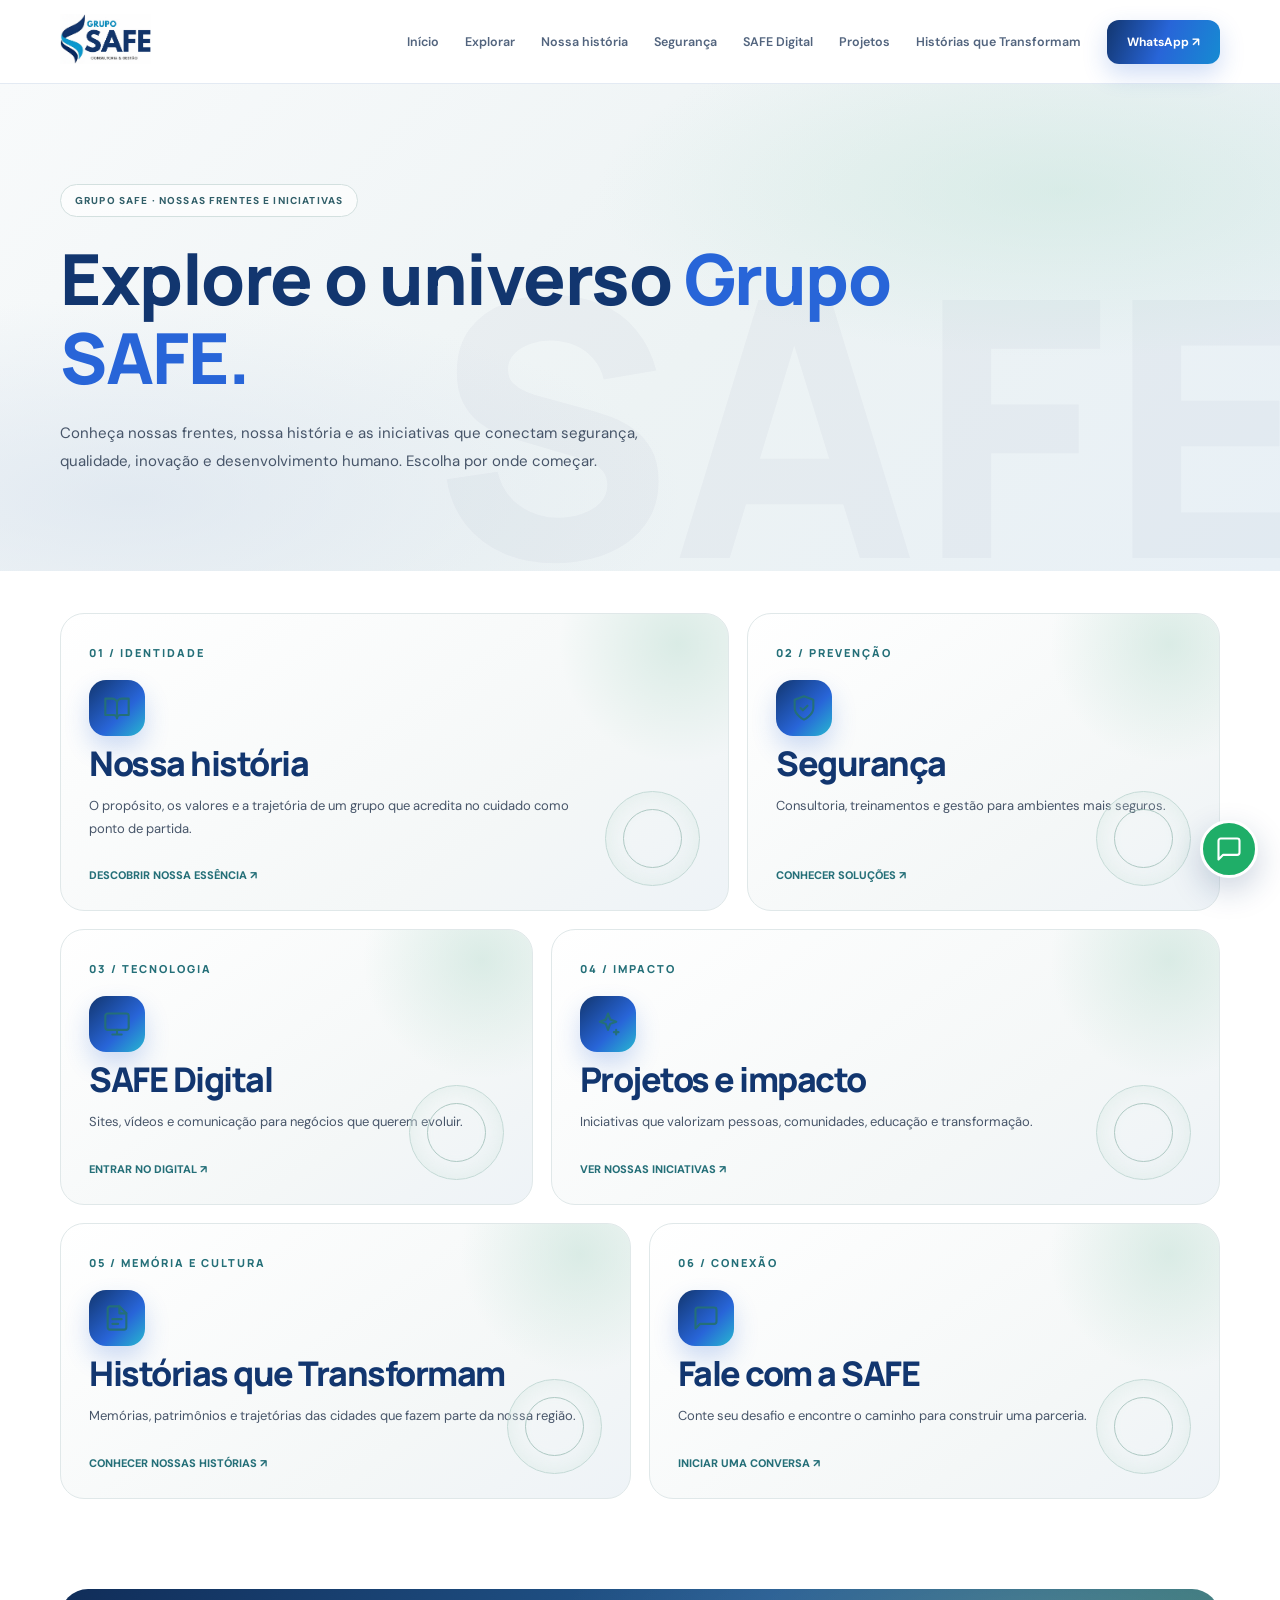
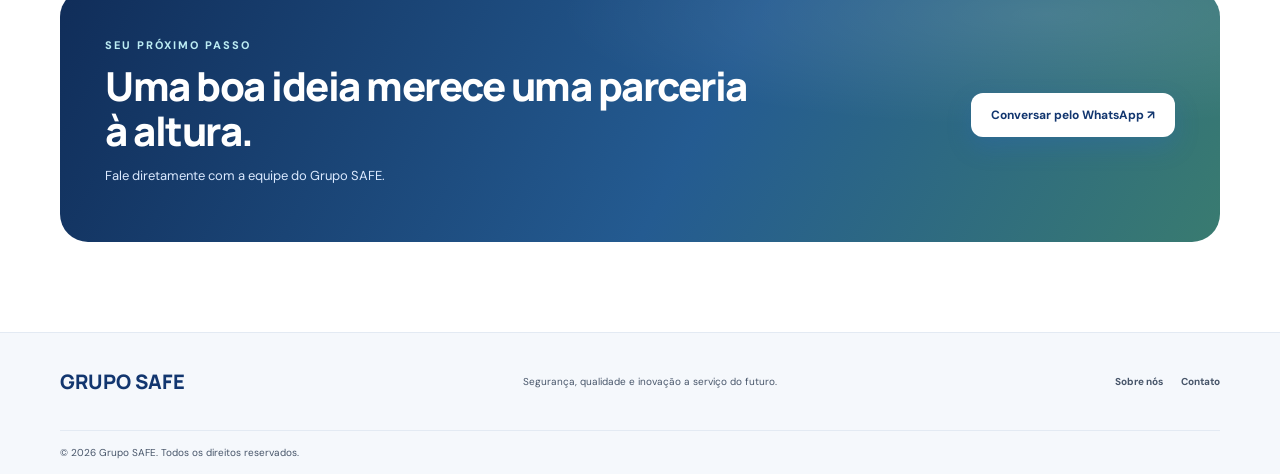
==== commit 9e57c9f2: "Add files via upload" ====
--- a/explorar.html
+++ b/explorar.html
@@ -1,11 +1,20 @@
 <!doctype html>
 <html lang="pt-BR"><head><meta charset="utf-8"><meta name="viewport" content="width=device-width,initial-scale=1"><meta name="theme-color" content="#12366f"><meta name="description" content="Explore os universos do Grupo SAFE."><title>Explore | Grupo SAFE</title><link href="https://fonts.googleapis.com/css2?family=DM+Sans:wght@400;500;600;700&family=Manrope:wght@500;600;700;800&display=swap" rel="stylesheet"><link rel="stylesheet" href="css/style.css"><link rel="stylesheet" href="css/responsive.css"><link rel="stylesheet" href="css/upgrade.css"><style>
 .explore-hero{position:relative;overflow:hidden;padding:100px 0 80px;background:radial-gradient(circle at 82% 25%,#d7f2f7 0,transparent 28%),linear-gradient(135deg,#f8fbff,#edf4ff 60%,#e9f8fa)}.explore-hero:after{content:"SAFE";position:absolute;right:-3vw;bottom:-95px;font:800 clamp(160px,28vw,390px) Manrope;color:#12366f08;pointer-events:none}.explore-hero .wrap{position:relative;z-index:1}.explore-hero h1{max-width:850px}.explore-hero p{max-width:650px;color:var(--muted);line-height:1.9}.explore-kicker{display:inline-flex;gap:10px;align-items:center;padding:9px 14px;border:1px solid #cbdcf3;border-radius:30px;color:var(--blue);font-size:10px;font-weight:800;letter-spacing:1.5px}.explore-grid{display:grid;grid-template-columns:repeat(12,1fr);gap:18px;margin:42px auto 90px}.explore-card{position:relative;isolation:isolate;overflow:hidden;min-height:260px;padding:28px;border:1px solid var(--line);border-radius:24px;background:linear-gradient(145deg,#fff,#f4f8ff);transition:transform .45s cubic-bezier(.2,.8,.2,1),box-shadow .45s;display:flex;flex-direction:column;justify-content:space-between}.explore-card:nth-child(1),.explore-card:nth-child(4){grid-column:span 7}.explore-card:nth-child(2),.explore-card:nth-child(3){grid-column:span 5}.explore-card:nth-child(5),.explore-card:nth-child(6){grid-column:span 6}.explore-card:hover{transform:translateY(-9px) scale(1.01);box-shadow:0 28px 70px #12366f1c}.explore-card:before{content:"";position:absolute;z-index:-1;width:240px;height:240px;border-radius:50%;right:-70px;top:-90px;background:radial-gradient(circle,#d9eaff,transparent 70%);transition:transform .5s}.explore-card:hover:before{transform:scale(1.5)}.explore-card .number{font:800 11px Manrope;letter-spacing:2px;color:var(--blue)}.explore-card .glyph{font-size:34px;color:var(--blue);margin:18px 0 8px}.explore-card h2{font-size:clamp(23px,3vw,34px);margin:0 0 10px;color:var(--navy)}.explore-card p{font-size:13px;line-height:1.75;color:var(--muted);max-width:500px}.explore-card .go{font-size:11px;font-weight:800;color:var(--blue);margin-top:15px}.explore-card .orb{position:absolute;right:28px;bottom:24px;width:95px;height:95px;border:1px solid #c8d9ef;border-radius:50%;box-shadow:inset 0 0 25px #dbeafe;opacity:.8}.explore-card .orb:after{content:"";position:absolute;inset:17px;border:1px solid #9cc1e9;border-radius:50%}.explore-bottom{margin-bottom:90px;padding:45px;border-radius:28px;background:linear-gradient(120deg,#12366f,#2865d8 72%,#168bd2);color:white;display:flex;align-items:center;justify-content:space-between;gap:24px}.explore-bottom h2{font-size:clamp(26px,4vw,40px);max-width:650px;margin:10px 0}.explore-bottom p{color:#dceaff;font-size:13px}.explore-bottom .btn{background:white;color:var(--navy);white-space:nowrap}.wa-float{position:fixed;right:22px;bottom:22px;z-index:30;width:58px;height:58px;border-radius:50%;display:grid;place-items:center;background:#1fae68;color:white;font-size:25px;box-shadow:0 12px 32px #12366f38;border:3px solid white;transition:.25s}.wa-float:hover{transform:translateY(-5px) scale(1.06)}@media(max-width:680px){.explore-hero{padding:70px 0 55px}.explore-grid{grid-template-columns:1fr;margin:28px auto 60px}.explore-card:nth-child(n){grid-column:span 1;min-height:230px}.explore-bottom{padding:28px;align-items:flex-start;flex-direction:column}.wa-float{right:15px;bottom:15px}}
-</style></head><body><div class="progress"></div><header><a class="logo" href="index.html"><img src="assets/logo/logo-safe.png" alt="Grupo SAFE"></a><button class="menu" aria-label="Abrir menu">☰</button><nav><a href="index.html">Início</a><a href="explorar.html">Explorar</a><a href="paginas/historia.html">Nossa história</a><a href="paginas/seguranca.html">Segurança</a><a href="paginas/safe-digital.html">SAFE Digital</a><a href="paginas/projetos.html">Projetos</a><a href="paginas/conhecimento.html">Conhecimento</a><a class="navbtn" href="https://wa.me/553191233320?text=Ol%C3%A1%2C%20Grupo%20SAFE!%20Quero%20conhecer%20as%20solu%C3%A7%C3%B5es." target="_blank" rel="noopener">WhatsApp ↗</a></nav></header><main><section class="explore-hero"><div class="wrap reveal"><span class="explore-kicker">✦ UMA EXPERIÊNCIA · SEIS CAMINHOS</span><h1>Explore o universo <em>Grupo SAFE.</em></h1><p>Conheça nossas frentes, nossa história e as iniciativas que conectam segurança, qualidade, inovação e desenvolvimento humano. Escolha por onde começar.</p></div></section><section class="wrap"><div class="explore-grid">
+/* Ajustes visuais 2.3 */
+.explore-hero{background:radial-gradient(ellipse at 83% 22%,#c8e6dc88 0%,transparent 31%),radial-gradient(ellipse at 10% 85%,#d9e3eeaa 0%,transparent 34%),linear-gradient(135deg,#f8fafb 0%,#edf3f4 54%,#e8f0f6 100%)}
+.explore-kicker{background:#ffffffa8;border-color:#d3e0df;color:#315f69;letter-spacing:1.15px}
+.explore-card{background:linear-gradient(145deg,#fff 0%,#f4f7f7 68%,#eef3f7 100%);border-color:#e0e8e9}
+.explore-card:before{background:radial-gradient(circle,#cce5dcaa,transparent 70%)}
+.explore-card .number,.explore-card .glyph,.explore-card .go{color:#246f78}
+.explore-card .orb{border-color:#b8d2cd;box-shadow:inset 0 0 25px #dcebe7}
+.explore-card .orb:after{border-color:#9dbdb6}
+.explore-bottom{background:radial-gradient(ellipse at 85% 10%,#ffffff20,transparent 35%),linear-gradient(118deg,#102d59 0%,#245b91 55%,#397b70 100%)}
+</style></head><body><div class="progress"></div><header><a class="logo" href="index.html"><img src="assets/logo/logo-safe.png" alt="Grupo SAFE"></a><button class="menu" aria-label="Abrir menu">☰</button><nav><a href="index.html">Início</a><a href="explorar.html">Explorar</a><a href="paginas/historia.html">Nossa história</a><a href="paginas/seguranca.html">Segurança</a><a href="paginas/safe-digital.html">SAFE Digital</a><a href="paginas/projetos.html">Projetos</a><a href="paginas/conhecimento.html">Histórias que Transformam</a><a class="navbtn" href="https://wa.me/553191233320?text=Ol%C3%A1%2C%20Grupo%20SAFE!%20Quero%20conhecer%20as%20solu%C3%A7%C3%B5es." target="_blank" rel="noopener">WhatsApp ↗</a></nav></header><main><section class="explore-hero"><div class="wrap reveal"><span class="explore-kicker">GRUPO SAFE · NOSSAS FRENTES E INICIATIVAS</span><h1>Explore o universo <em>Grupo SAFE.</em></h1><p>Conheça nossas frentes, nossa história e as iniciativas que conectam segurança, qualidade, inovação e desenvolvimento humano. Escolha por onde começar.</p></div></section><section class="wrap"><div class="explore-grid">
 <a class="explore-card reveal" href="paginas/historia.html"><div><span class="number">01 / IDENTIDADE</span><div class="glyph"><svg viewBox="0 0 24 24" fill="none" stroke="currentColor" stroke-width="1.8" stroke-linecap="round" stroke-linejoin="round" aria-hidden="true"><path d="M2 4h6a4 4 0 0 1 4 4v13a3 3 0 0 0-3-3H2zM22 4h-6a4 4 0 0 0-4 4v13a3 3 0 0 1 3-3h7z"/></svg></div><h2>Nossa história</h2><p>O propósito, os valores e a trajetória de um grupo que acredita no cuidado como ponto de partida.</p></div><span class="go">DESCOBRIR NOSSA ESSÊNCIA ↗</span><i class="orb"></i></a>
 <a class="explore-card reveal" href="paginas/seguranca.html"><div><span class="number">02 / PREVENÇÃO</span><div class="glyph"><svg viewBox="0 0 24 24" fill="none" stroke="currentColor" stroke-width="1.8" stroke-linecap="round" stroke-linejoin="round" aria-hidden="true"><path d="M12 22s8-4 8-10V5l-8-3-8 3v7c0 6 8 10 8 10z"/><path d="m9 12 2 2 4-4"/></svg></div><h2>Segurança</h2><p>Consultoria, treinamentos e gestão para ambientes mais seguros.</p></div><span class="go">CONHECER SOLUÇÕES ↗</span><i class="orb"></i></a>
 <a class="explore-card reveal" href="paginas/safe-digital.html"><div><span class="number">03 / TECNOLOGIA</span><div class="glyph"><svg viewBox="0 0 24 24" fill="none" stroke="currentColor" stroke-width="1.8" stroke-linecap="round" stroke-linejoin="round" aria-hidden="true"><rect x="2" y="3" width="20" height="14" rx="2"/><path d="M8 21h8M12 17v4"/></svg></div><h2>SAFE Digital</h2><p>Sites, vídeos e comunicação para negócios que querem evoluir.</p></div><span class="go">ENTRAR NO DIGITAL ↗</span><i class="orb"></i></a>
 <a class="explore-card reveal" href="paginas/projetos.html"><div><span class="number">04 / IMPACTO</span><div class="glyph"><svg viewBox="0 0 24 24" fill="none" stroke="currentColor" stroke-width="1.8" stroke-linecap="round" stroke-linejoin="round" aria-hidden="true"><path d="m12 3 1.9 5.1L19 10l-5.1 1.9L12 17l-1.9-5.1L5 10l5.1-1.9z"/><path d="M19 17v4M17 19h4"/></svg></div><h2>Projetos e impacto</h2><p>Iniciativas que valorizam pessoas, comunidades, educação e transformação.</p></div><span class="go">VER NOSSAS INICIATIVAS ↗</span><i class="orb"></i></a>
-<a class="explore-card reveal" href="paginas/conhecimento.html"><div><span class="number">05 / CONTEÚDO</span><div class="glyph"><svg viewBox="0 0 24 24" fill="none" stroke="currentColor" stroke-width="1.8" stroke-linecap="round" stroke-linejoin="round" aria-hidden="true"><path d="M14 2H6a2 2 0 0 0-2 2v16a2 2 0 0 0 2 2h12a2 2 0 0 0 2-2V8z"/><path d="M14 2v6h6M8 13h8M8 17h5"/></svg></div><h2>Conhecimento</h2><p>Informação, conscientização e conteúdos para aprender e compartilhar.</p></div><span class="go">ACESSAR CONTEÚDOS ↗</span><i class="orb"></i></a>
+<a class="explore-card reveal" href="paginas/conhecimento.html"><div><span class="number">05 / MEMÓRIA E CULTURA</span><div class="glyph"><svg viewBox="0 0 24 24" fill="none" stroke="currentColor" stroke-width="1.8" stroke-linecap="round" stroke-linejoin="round" aria-hidden="true"><path d="M14 2H6a2 2 0 0 0-2 2v16a2 2 0 0 0 2 2h12a2 2 0 0 0 2-2V8z"/><path d="M14 2v6h6M8 13h8M8 17h5"/></svg></div><h2>Histórias que Transformam</h2><p>Memórias, patrimônios e trajetórias das cidades que fazem parte da nossa região.</p></div><span class="go">CONHECER NOSSAS HISTÓRIAS ↗</span><i class="orb"></i></a>
 <a class="explore-card reveal" href="paginas/contato.html"><div><span class="number">06 / CONEXÃO</span><div class="glyph"><svg viewBox="0 0 24 24" fill="none" stroke="currentColor" stroke-width="1.8" stroke-linecap="round" stroke-linejoin="round" aria-hidden="true"><path d="M21 15a2 2 0 0 1-2 2H7l-4 4V5a2 2 0 0 1 2-2h14a2 2 0 0 1 2 2z"/></svg></div><h2>Fale com a SAFE</h2><p>Conte seu desafio e encontre o caminho para construir uma parceria.</p></div><span class="go">INICIAR UMA CONVERSA ↗</span><i class="orb"></i></a>
 </div><div class="explore-bottom reveal"><div><label style="color:#bcecf3">SEU PRÓXIMO PASSO</label><h2>Uma boa ideia merece uma parceria à altura.</h2><p>Fale diretamente com a equipe do Grupo SAFE.</p></div><a class="btn" href="https://wa.me/553191233320?text=Ol%C3%A1%2C%20Grupo%20SAFE!%20Gostaria%20de%20conversar%20sobre%20uma%20parceria." target="_blank" rel="noopener">Conversar pelo WhatsApp ↗</a></div></section></main><footer><div class="wrap foot"><b>GRUPO SAFE</b><span>Segurança, qualidade e inovação a serviço do futuro.</span><div><a href="paginas/historia.html">Sobre nós</a><a href="https://wa.me/553191233320">Contato</a></div></div><div class="wrap copyright">© <span id="year"></span> Grupo SAFE. Todos os direitos reservados.</div></footer><a class="wa-float" href="https://wa.me/553191233320?text=Ol%C3%A1%2C%20Grupo%20SAFE!" target="_blank" rel="noopener" aria-label="Fale com o Grupo SAFE pelo WhatsApp" title="Fale conosco"><svg viewBox="0 0 24 24" fill="none" stroke="currentColor" stroke-width="1.8" stroke-linecap="round" stroke-linejoin="round" aria-hidden="true"><path d="M21 15a2 2 0 0 1-2 2H7l-4 4V5a2 2 0 0 1 2-2h14a2 2 0 0 1 2 2z"/></svg></a><script src="js/main.js"></script></body></html>
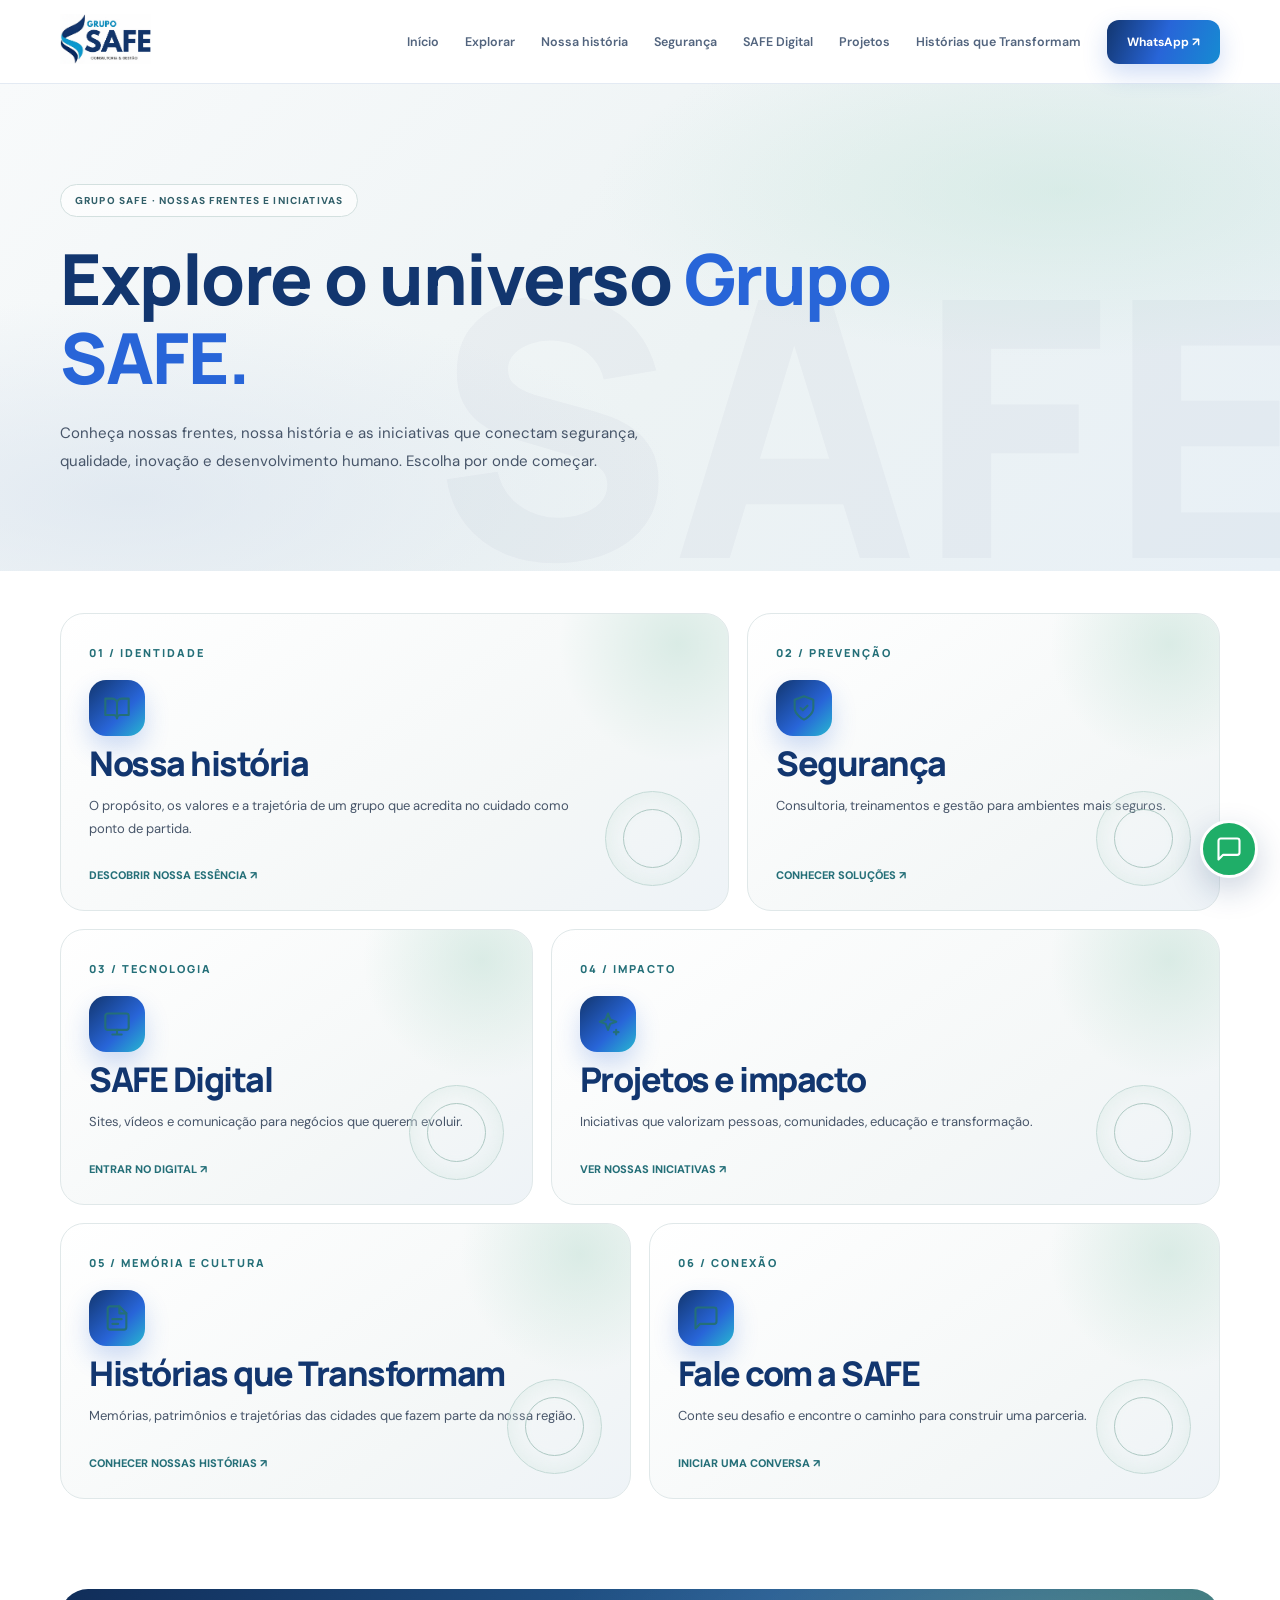
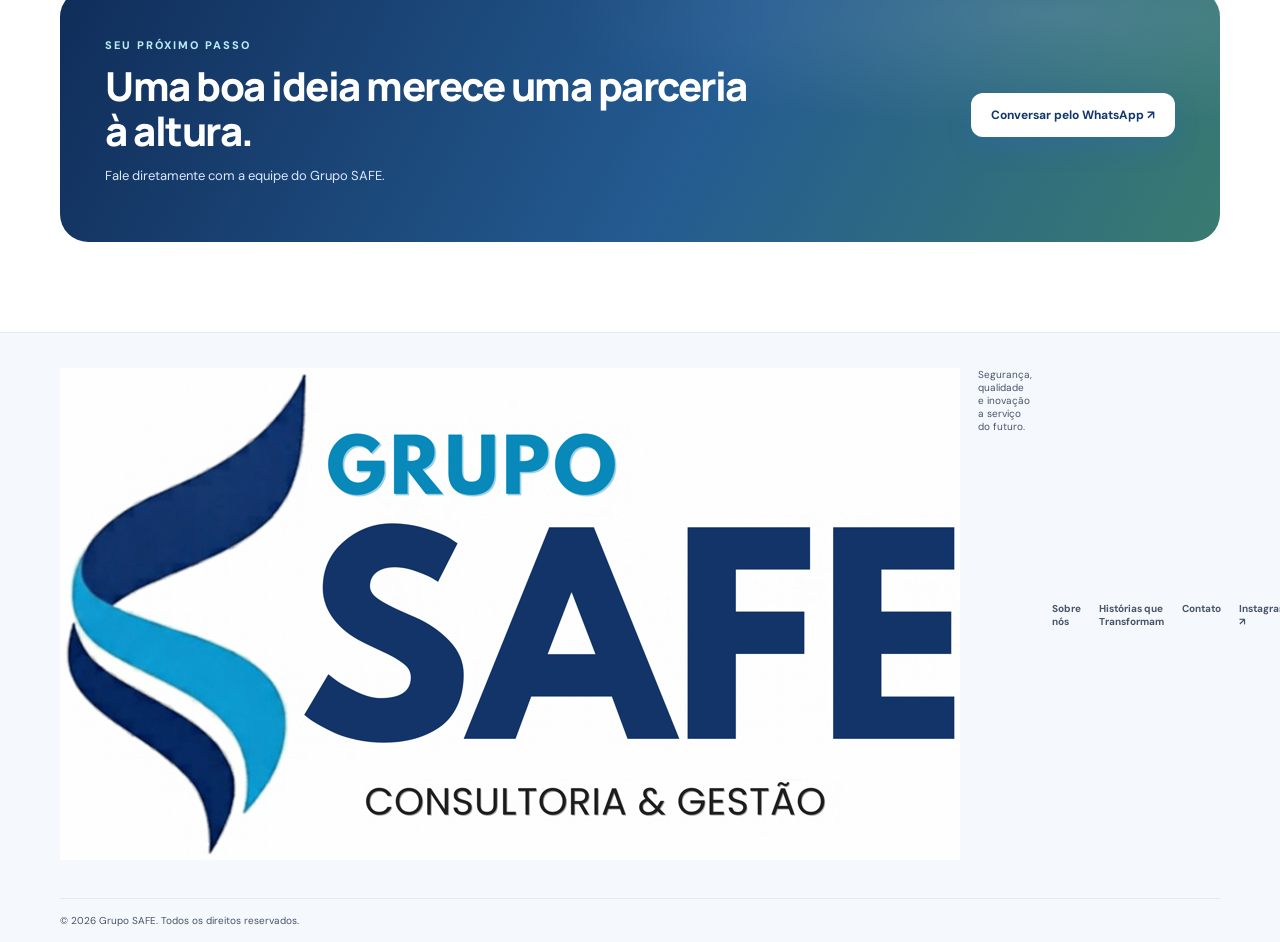
==== commit 116c41c3: "Add files via upload" ====
--- a/explorar.html
+++ b/explorar.html
@@ -17,4 +17,4 @@
 <a class="explore-card reveal" href="paginas/projetos.html"><div><span class="number">04 / IMPACTO</span><div class="glyph"><svg viewBox="0 0 24 24" fill="none" stroke="currentColor" stroke-width="1.8" stroke-linecap="round" stroke-linejoin="round" aria-hidden="true"><path d="m12 3 1.9 5.1L19 10l-5.1 1.9L12 17l-1.9-5.1L5 10l5.1-1.9z"/><path d="M19 17v4M17 19h4"/></svg></div><h2>Projetos e impacto</h2><p>Iniciativas que valorizam pessoas, comunidades, educação e transformação.</p></div><span class="go">VER NOSSAS INICIATIVAS ↗</span><i class="orb"></i></a>
 <a class="explore-card reveal" href="paginas/conhecimento.html"><div><span class="number">05 / MEMÓRIA E CULTURA</span><div class="glyph"><svg viewBox="0 0 24 24" fill="none" stroke="currentColor" stroke-width="1.8" stroke-linecap="round" stroke-linejoin="round" aria-hidden="true"><path d="M14 2H6a2 2 0 0 0-2 2v16a2 2 0 0 0 2 2h12a2 2 0 0 0 2-2V8z"/><path d="M14 2v6h6M8 13h8M8 17h5"/></svg></div><h2>Histórias que Transformam</h2><p>Memórias, patrimônios e trajetórias das cidades que fazem parte da nossa região.</p></div><span class="go">CONHECER NOSSAS HISTÓRIAS ↗</span><i class="orb"></i></a>
 <a class="explore-card reveal" href="paginas/contato.html"><div><span class="number">06 / CONEXÃO</span><div class="glyph"><svg viewBox="0 0 24 24" fill="none" stroke="currentColor" stroke-width="1.8" stroke-linecap="round" stroke-linejoin="round" aria-hidden="true"><path d="M21 15a2 2 0 0 1-2 2H7l-4 4V5a2 2 0 0 1 2-2h14a2 2 0 0 1 2 2z"/></svg></div><h2>Fale com a SAFE</h2><p>Conte seu desafio e encontre o caminho para construir uma parceria.</p></div><span class="go">INICIAR UMA CONVERSA ↗</span><i class="orb"></i></a>
-</div><div class="explore-bottom reveal"><div><label style="color:#bcecf3">SEU PRÓXIMO PASSO</label><h2>Uma boa ideia merece uma parceria à altura.</h2><p>Fale diretamente com a equipe do Grupo SAFE.</p></div><a class="btn" href="https://wa.me/553191233320?text=Ol%C3%A1%2C%20Grupo%20SAFE!%20Gostaria%20de%20conversar%20sobre%20uma%20parceria." target="_blank" rel="noopener">Conversar pelo WhatsApp ↗</a></div></section></main><footer><div class="wrap foot"><b>GRUPO SAFE</b><span>Segurança, qualidade e inovação a serviço do futuro.</span><div><a href="paginas/historia.html">Sobre nós</a><a href="https://wa.me/553191233320">Contato</a></div></div><div class="wrap copyright">© <span id="year"></span> Grupo SAFE. Todos os direitos reservados.</div></footer><a class="wa-float" href="https://wa.me/553191233320?text=Ol%C3%A1%2C%20Grupo%20SAFE!" target="_blank" rel="noopener" aria-label="Fale com o Grupo SAFE pelo WhatsApp" title="Fale conosco"><svg viewBox="0 0 24 24" fill="none" stroke="currentColor" stroke-width="1.8" stroke-linecap="round" stroke-linejoin="round" aria-hidden="true"><path d="M21 15a2 2 0 0 1-2 2H7l-4 4V5a2 2 0 0 1 2-2h14a2 2 0 0 1 2 2z"/></svg></a><script src="js/main.js"></script></body></html>+</div><div class="explore-bottom reveal"><div><label style="color:#bcecf3">SEU PRÓXIMO PASSO</label><h2>Uma boa ideia merece uma parceria à altura.</h2><p>Fale diretamente com a equipe do Grupo SAFE.</p></div><a class="btn" href="https://wa.me/553191233320?text=Ol%C3%A1%2C%20Grupo%20SAFE!%20Gostaria%20de%20conversar%20sobre%20uma%20parceria." target="_blank" rel="noopener">Conversar pelo WhatsApp ↗</a></div></section></main><footer><div class="wrap foot"><div class="foot-brand"><a class="foot-logo" href="index.html"><img src="assets/logo/logo-safe.png" alt="Logo Grupo SAFE"></a><span>Segurança, qualidade e inovação a serviço do futuro.</span></div><div class="foot-links"><a href="paginas/historia.html">Sobre nós</a><a href="paginas/conhecimento.html">Histórias que Transformam</a><a href="https://wa.me/553191233320">Contato</a><a class="instagram-link" href="https://www.instagram.com/profissionalsafe/" target="_blank" rel="noopener noreferrer" aria-label="Instagram do Grupo SAFE">Instagram ↗</a></div></div><div class="wrap copyright">© <span id="year"></span> Grupo SAFE. Todos os direitos reservados.</div></footer><a class="wa-float" href="https://wa.me/553191233320?text=Ol%C3%A1%2C%20Grupo%20SAFE!" target="_blank" rel="noopener" aria-label="Fale com o Grupo SAFE pelo WhatsApp" title="Fale conosco"><svg viewBox="0 0 24 24" fill="none" stroke="currentColor" stroke-width="1.8" stroke-linecap="round" stroke-linejoin="round" aria-hidden="true"><path d="M21 15a2 2 0 0 1-2 2H7l-4 4V5a2 2 0 0 1 2-2h14a2 2 0 0 1 2 2z"/></svg></a><script src="js/main.js"></script></body></html>
--- a/css/upgrade.css
+++ b/css/upgrade.css
@@ -45,3 +45,159 @@
 @media(max-width:850px){nav a{font-size:11px}.area-mascot{height:70%;opacity:.9}}
 @media(max-width:760px){.area-hero{min-height:0}.area-hero.with-mascot .wrap>*{max-width:100%}.area-mascot{height:210px;right:-18px;opacity:.28}.area-steps:before{display:none}.area-step{margin-top:26px}.hero-visual{height:340px}.hero-visual img{max-height:320px}.duo{height:230px}.logo img{height:42px}}
 @media(prefers-reduced-motion:reduce){.hero-visual img,.area-mascot,.wa-float{animation:none}}
+
+
+/* GRUPO SAFE 2.3 — gradientes imersivos, com a paleta institucional */
+:root{
+  --safe-blue:#12366f;
+  --safe-cobalt:#2865d8;
+  --safe-green:#168b70;
+  --safe-mist:#eef3f4;
+  --safe-slate:#667581;
+}
+.hero .halo{
+  background:radial-gradient(circle at 42% 38%,#d9f0e8 0%,#dfeafa 43%,#e8ecef 65%,transparent 74%);
+}
+.front.safety{
+  background:linear-gradient(128deg,#163b76 0%,#2865b8 58%,#4b8c9a 100%);
+}
+.front.digital{
+  background:linear-gradient(128deg,#12366f 0%,#176f78 58%,#168b70 100%);
+}
+.band{
+  background:
+    radial-gradient(ellipse at 82% 12%,#ffffff1c,transparent 35%),
+    linear-gradient(118deg,#102d59 0%,#245b91 55%,#397b70 100%);
+}
+.values article{
+  background:linear-gradient(145deg,#fff 0%,#f3f7f7 56%,#eef3f8 100%);
+  border:1px solid #e2e9ed;
+}
+.mascot-panel{
+  background:linear-gradient(118deg,#f5f8fa 0%,#edf4f5 55%,#e9f0f7 100%);
+  border:1px solid #e1e9ed;
+}
+.proof{display:none!important}
+
+/* Explorar: menos linguagem de campanha pronta, mais clareza e personalidade */
+.explore-hero{
+  background:
+    radial-gradient(ellipse at 83% 22%,#c8e6dc88 0%,transparent 31%),
+    radial-gradient(ellipse at 10% 85%,#d9e3eeaa 0%,transparent 34%),
+    linear-gradient(135deg,#f8fafb 0%,#edf3f4 54%,#e8f0f6 100%);
+}
+.explore-kicker{
+  background:#ffffffa8;
+  border-color:#d3e0df;
+  color:#315f69;
+  letter-spacing:1.15px;
+}
+.explore-card{
+  background:linear-gradient(145deg,#ffffff 0%,#f4f7f7 68%,#eef3f7 100%);
+  border-color:#e0e8e9;
+}
+.explore-card:before{
+  background:radial-gradient(circle,#cce5dcaa,transparent 70%);
+}
+.explore-card .number,.explore-card .glyph,.explore-card .go{color:#246f78}
+.explore-card .orb{border-color:#b8d2cd;box-shadow:inset 0 0 25px #dcebe7}
+.explore-card .orb:after{border-color:#9dbdb6}
+.explore-bottom{
+  background:
+    radial-gradient(ellipse at 85% 10%,#ffffff20,transparent 35%),
+    linear-gradient(118deg,#102d59 0%,#245b91 55%,#397b70 100%);
+}
+
+/* SAFE Digital: gradiente próprio, mas pertencente à identidade Grupo SAFE */
+.digital-page .area-hero{
+  background:
+    radial-gradient(ellipse at 83% 25%,#75c8a544,transparent 30%),
+    radial-gradient(ellipse at 12% 90%,#9baebd26,transparent 34%),
+    linear-gradient(125deg,#0b2345 0%,#164e75 54%,#176f68 100%);
+}
+.digital-page .area-hero:before,.digital-page .area-hero:after{
+  border-color:#d7eee32b;
+}
+.digital-page .area-orbit{
+  border-color:#d7eee34a;
+  box-shadow:0 0 0 35px #d7eee30c,0 0 0 70px #d7eee308;
+}
+.digital-page .area-kicker{color:#c7e8dc}
+.digital-page .area-kicker:before{background:#8bc6ad}
+.digital-page .area-hero h1 em{color:#a9d8c5}
+.digital-page .area-card:before{
+  background:linear-gradient(90deg,#2865d8,#168b70,#aebbc4);
+}
+.digital-page .area-card .card-icon{
+  background:linear-gradient(135deg,#164f79,#287f7b 72%,#168b70);
+  box-shadow:0 12px 24px #176f7830;
+}
+.digital-page .area-steps:before{border-color:#9bbdb6}
+.digital-page .area-step b{color:#287c78}
+.digital-page .area-cta{
+  background:
+    radial-gradient(ellipse at 88% 15%,#ffffff20,transparent 34%),
+    linear-gradient(118deg,#102d59 0%,#245b83 58%,#347b6c 100%);
+}
+
+/* Histórias que Transformam — identidade editorial regional */
+.stories-hero{
+  min-height:490px;position:relative;isolation:isolate;overflow:hidden;
+  display:flex;align-items:center;color:#fff;
+  background:
+    radial-gradient(ellipse at 78% 26%,#78b89a55,transparent 29%),
+    radial-gradient(ellipse at 8% 100%,#91a7b927,transparent 34%),
+    linear-gradient(120deg,#102b50 0%,#1d5271 55%,#397b70 100%);
+}
+.stories-hero:before,.stories-hero:after{
+  content:"";position:absolute;z-index:-1;border:1px solid #ffffff28;border-radius:50%;
+  width:490px;height:490px;right:7%;top:-210px;box-shadow:0 0 0 35px #ffffff09,0 0 0 70px #ffffff06;
+}
+.stories-hero:after{width:330px;height:330px;right:13%;top:-130px}
+.stories-hero-inner{position:relative;z-index:2;padding-top:90px;padding-bottom:95px}
+.stories-kicker{font-size:10px;font-weight:800;letter-spacing:2.5px;color:#c8e7d9}
+.stories-hero h1{color:#fff;font-size:clamp(46px,7vw,82px);max-width:850px;margin:24px 0}
+.stories-hero h1 em{color:#b5ddca}
+.stories-hero p{max-width:640px;color:#e0edf0;line-height:1.85;font-size:16px;margin-bottom:30px}
+.stories-hero .btn{background:#fff;color:#153f65}
+.stories-mark{position:absolute;right:13%;bottom:-95px;font:800 360px/1 Manrope;color:#ffffff0b;letter-spacing:-30px;pointer-events:none}
+.stories-intro{display:grid;grid-template-columns:1fr 1fr;gap:60px;align-items:end;padding-top:85px;padding-bottom:45px}
+.stories-intro h2,.stories-values h2,.stories-end h2{font-size:clamp(30px,4vw,48px);color:var(--navy);margin:15px 0}
+.stories-intro h2 em,.stories-values h2 em,.stories-end h2 em{color:#277b75}
+.stories-intro>p,.story-copy p,.stories-note p,.stories-pillars p,.stories-end p{color:var(--muted);line-height:1.85;font-size:14px}
+.stories-feature{padding-bottom:90px}
+.story-card{display:grid;grid-template-columns:.92fr 1.08fr;overflow:hidden;border:1px solid #dfe8e7;border-radius:28px;background:linear-gradient(135deg,#fff,#f2f6f5);box-shadow:0 22px 65px #173b5010}
+.story-art{min-height:390px;position:relative;overflow:hidden;display:flex;align-items:center;justify-content:center;color:#fff;background:radial-gradient(circle at 50% 44%,#91bda0 0%,#477f78 32%,#204f6b 72%,#183a5a 100%)}
+.story-lines{position:absolute;inset:-20%;opacity:.3;background:repeating-linear-gradient(125deg,transparent 0 38px,#ffffff22 39px 40px)}
+.story-monogram{font:800 230px/1 Manrope;color:#ffffffd9;text-shadow:0 18px 40px #0c253c55}
+.story-stamp{position:absolute;top:28px;left:28px;padding:9px 13px;border:1px solid #ffffff55;border-radius:30px;font-size:9px;letter-spacing:2px;font-weight:800}
+.story-art-caption{position:absolute;bottom:28px;left:28px;font-size:9px;letter-spacing:2px;color:#e3f0e8}
+.story-copy{padding:clamp(28px,5vw,58px);align-self:center}
+.story-category{font-size:10px;font-weight:800;letter-spacing:2px;color:#267a72}
+.story-copy h2{font-size:clamp(38px,5vw,58px);color:var(--navy);margin:14px 0}
+.story-link{display:inline-flex;margin-top:12px;color:#23766e;font-weight:800;font-size:12px}
+.stories-note{display:flex;align-items:flex-start;gap:18px;max-width:650px;margin:30px auto 0;padding:22px 25px;border:1px solid #e0e8e7;border-radius:18px;background:linear-gradient(120deg,#f6f9f8,#eef3f5)}
+.stories-note>span{font:800 25px Manrope;color:#398477}
+.stories-note b{color:var(--navy);font:700 16px Manrope}
+.stories-note p{margin:6px 0 0}
+.stories-values{padding:80px 0 90px;background:linear-gradient(120deg,#f1f5f5,#edf3f7 60%,#eaf2ee);border-top:1px solid #e0e8e8;border-bottom:1px solid #e0e8e8}
+.stories-values h2{max-width:780px;margin-bottom:36px}
+.stories-pillars{display:grid;grid-template-columns:repeat(3,1fr);gap:18px}
+.stories-pillars article{padding:27px;border-radius:20px;background:#ffffffd9;border:1px solid #e0e8e8;box-shadow:0 15px 38px #173b5009}
+.stories-pillars b{color:#368477;font:800 24px Manrope}
+.stories-pillars h3{color:var(--navy);font-size:22px;margin:15px 0 8px}
+.stories-end{display:flex;justify-content:space-between;align-items:center;gap:30px;padding-top:75px;padding-bottom:80px}
+.stories-end>div{max-width:720px}
+.stories-end .btn{white-space:nowrap}
+@media(max-width:720px){
+ .stories-hero{min-height:440px}.stories-hero-inner{padding-top:70px;padding-bottom:70px}
+ .stories-mark{font-size:220px;right:3%;bottom:-45px}
+ .stories-intro,.story-card{grid-template-columns:1fr;gap:22px}
+ .stories-intro{padding-top:60px}
+ .story-art{min-height:260px}.story-monogram{font-size:170px}
+ .stories-pillars{grid-template-columns:1fr}
+ .stories-end{align-items:flex-start;flex-direction:column;padding-top:55px}
+}
+
+/* Correção: o conteúdo alternativo não deve aparecer quando a imagem do mascote carrega */
+.mascot-fallback[hidden]{display:none!important}
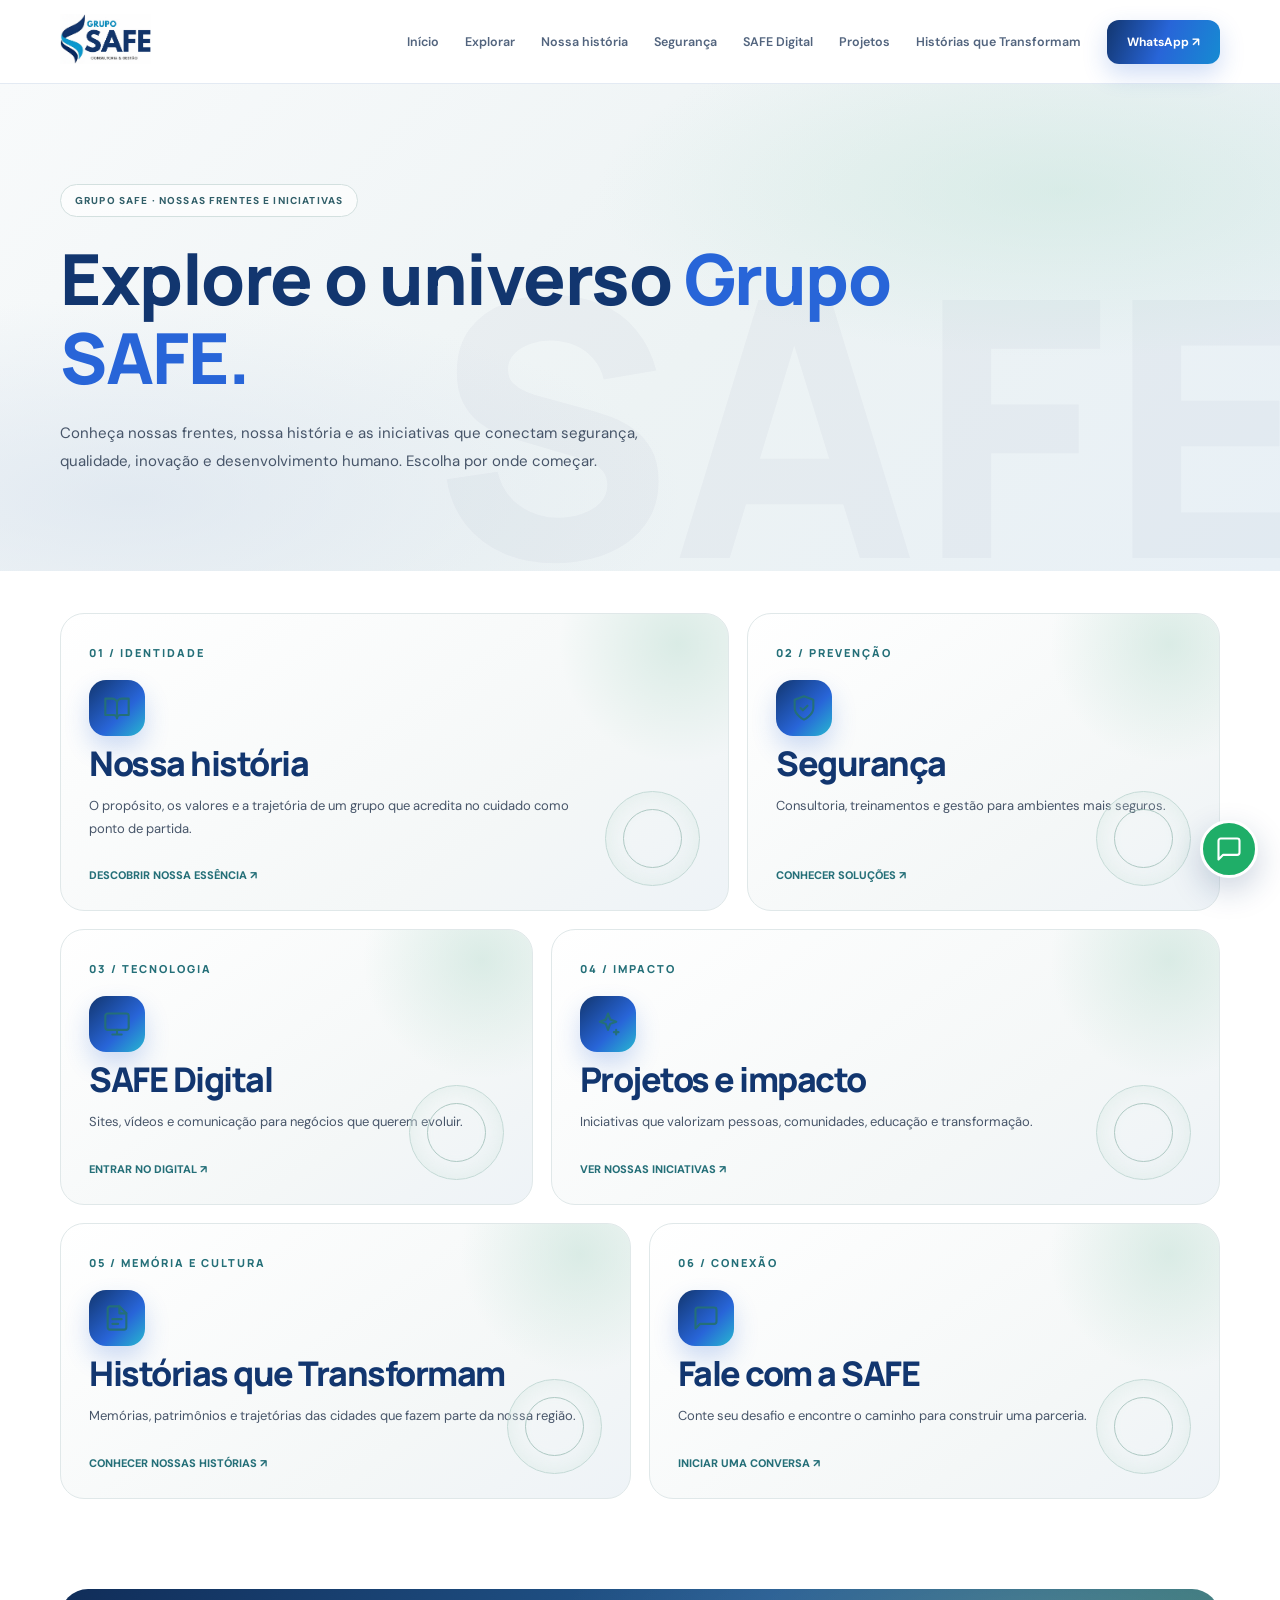
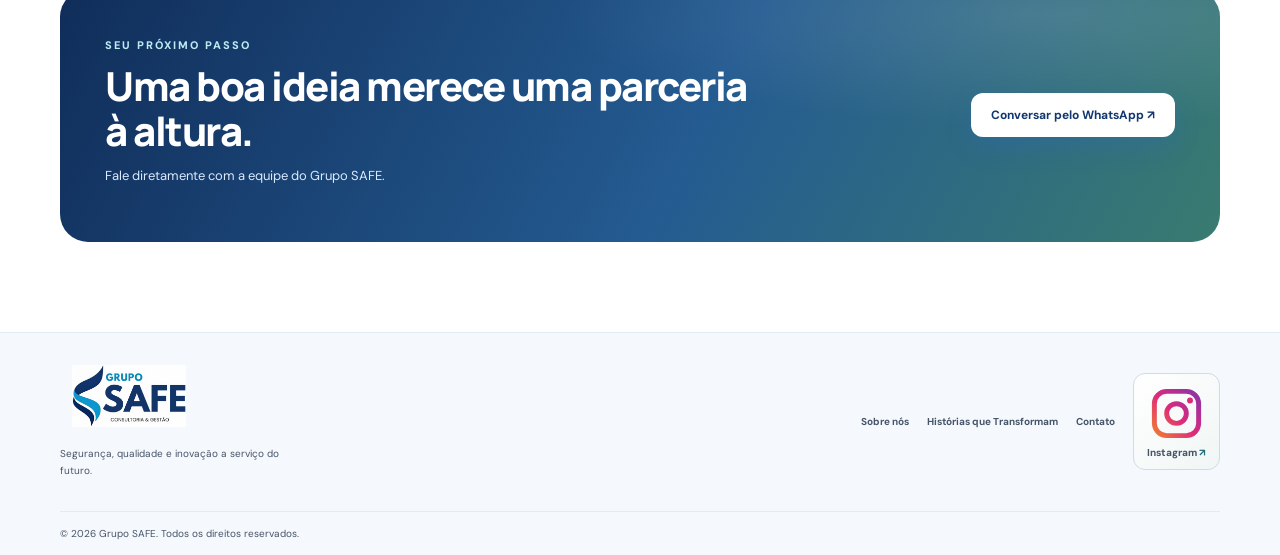
==== commit 06b7ca7c: "Add files via upload" ====
--- a/explorar.html
+++ b/explorar.html
@@ -17,4 +17,4 @@
 <a class="explore-card reveal" href="paginas/projetos.html"><div><span class="number">04 / IMPACTO</span><div class="glyph"><svg viewBox="0 0 24 24" fill="none" stroke="currentColor" stroke-width="1.8" stroke-linecap="round" stroke-linejoin="round" aria-hidden="true"><path d="m12 3 1.9 5.1L19 10l-5.1 1.9L12 17l-1.9-5.1L5 10l5.1-1.9z"/><path d="M19 17v4M17 19h4"/></svg></div><h2>Projetos e impacto</h2><p>Iniciativas que valorizam pessoas, comunidades, educação e transformação.</p></div><span class="go">VER NOSSAS INICIATIVAS ↗</span><i class="orb"></i></a>
 <a class="explore-card reveal" href="paginas/conhecimento.html"><div><span class="number">05 / MEMÓRIA E CULTURA</span><div class="glyph"><svg viewBox="0 0 24 24" fill="none" stroke="currentColor" stroke-width="1.8" stroke-linecap="round" stroke-linejoin="round" aria-hidden="true"><path d="M14 2H6a2 2 0 0 0-2 2v16a2 2 0 0 0 2 2h12a2 2 0 0 0 2-2V8z"/><path d="M14 2v6h6M8 13h8M8 17h5"/></svg></div><h2>Histórias que Transformam</h2><p>Memórias, patrimônios e trajetórias das cidades que fazem parte da nossa região.</p></div><span class="go">CONHECER NOSSAS HISTÓRIAS ↗</span><i class="orb"></i></a>
 <a class="explore-card reveal" href="paginas/contato.html"><div><span class="number">06 / CONEXÃO</span><div class="glyph"><svg viewBox="0 0 24 24" fill="none" stroke="currentColor" stroke-width="1.8" stroke-linecap="round" stroke-linejoin="round" aria-hidden="true"><path d="M21 15a2 2 0 0 1-2 2H7l-4 4V5a2 2 0 0 1 2-2h14a2 2 0 0 1 2 2z"/></svg></div><h2>Fale com a SAFE</h2><p>Conte seu desafio e encontre o caminho para construir uma parceria.</p></div><span class="go">INICIAR UMA CONVERSA ↗</span><i class="orb"></i></a>
-</div><div class="explore-bottom reveal"><div><label style="color:#bcecf3">SEU PRÓXIMO PASSO</label><h2>Uma boa ideia merece uma parceria à altura.</h2><p>Fale diretamente com a equipe do Grupo SAFE.</p></div><a class="btn" href="https://wa.me/553191233320?text=Ol%C3%A1%2C%20Grupo%20SAFE!%20Gostaria%20de%20conversar%20sobre%20uma%20parceria." target="_blank" rel="noopener">Conversar pelo WhatsApp ↗</a></div></section></main><footer><div class="wrap foot"><div class="foot-brand"><a class="foot-logo" href="index.html"><img src="assets/logo/logo-safe.png" alt="Logo Grupo SAFE"></a><span>Segurança, qualidade e inovação a serviço do futuro.</span></div><div class="foot-links"><a href="paginas/historia.html">Sobre nós</a><a href="paginas/conhecimento.html">Histórias que Transformam</a><a href="https://wa.me/553191233320">Contato</a><a class="instagram-link" href="https://www.instagram.com/profissionalsafe/" target="_blank" rel="noopener noreferrer" aria-label="Instagram do Grupo SAFE">Instagram ↗</a></div></div><div class="wrap copyright">© <span id="year"></span> Grupo SAFE. Todos os direitos reservados.</div></footer><a class="wa-float" href="https://wa.me/553191233320?text=Ol%C3%A1%2C%20Grupo%20SAFE!" target="_blank" rel="noopener" aria-label="Fale com o Grupo SAFE pelo WhatsApp" title="Fale conosco"><svg viewBox="0 0 24 24" fill="none" stroke="currentColor" stroke-width="1.8" stroke-linecap="round" stroke-linejoin="round" aria-hidden="true"><path d="M21 15a2 2 0 0 1-2 2H7l-4 4V5a2 2 0 0 1 2-2h14a2 2 0 0 1 2 2z"/></svg></a><script src="js/main.js"></script></body></html>+</div><div class="explore-bottom reveal"><div><label style="color:#bcecf3">SEU PRÓXIMO PASSO</label><h2>Uma boa ideia merece uma parceria à altura.</h2><p>Fale diretamente com a equipe do Grupo SAFE.</p></div><a class="btn" href="https://wa.me/553191233320?text=Ol%C3%A1%2C%20Grupo%20SAFE!%20Gostaria%20de%20conversar%20sobre%20uma%20parceria." target="_blank" rel="noopener">Conversar pelo WhatsApp ↗</a></div></section></main><footer><div class="wrap foot"><div class="foot-brand"><a class="foot-logo" href="index.html"><img src="assets/logo/logo-safe.png" alt="Logo Grupo SAFE"></a><span>Segurança, qualidade e inovação a serviço do futuro.</span></div><div class="foot-links"><a href="paginas/historia.html">Sobre nós</a><a href="paginas/conhecimento.html">Histórias que Transformam</a><a href="https://wa.me/553191233320">Contato</a><a class="instagram-link" href="https://www.instagram.com/profissionalsafe/" target="_blank" rel="noopener noreferrer" aria-label="Instagram do Grupo SAFE"><svg viewBox="0 0 24 24" aria-hidden="true" fill="none"><defs><linearGradient id="igSafe" x1="2" y1="22" x2="22" y2="2" gradientUnits="userSpaceOnUse"><stop stop-color="#f58529"/><stop offset=".48" stop-color="#dd2a7b"/><stop offset="1" stop-color="#8134af"/></linearGradient></defs><rect x="3" y="3" width="18" height="18" rx="5" stroke="url(#igSafe)" stroke-width="2"/><circle cx="12" cy="12" r="4" stroke="url(#igSafe)" stroke-width="2"/><circle cx="17.5" cy="6.7" r="1.2" fill="#dd2a7b"/></svg><span>Instagram</span> ↗</a></div></div><div class="wrap copyright">© <span id="year"></span> Grupo SAFE. Todos os direitos reservados.</div></footer><a class="wa-float" href="https://wa.me/553191233320?text=Ol%C3%A1%2C%20Grupo%20SAFE!" target="_blank" rel="noopener" aria-label="Fale com o Grupo SAFE pelo WhatsApp" title="Fale conosco"><svg viewBox="0 0 24 24" fill="none" stroke="currentColor" stroke-width="1.8" stroke-linecap="round" stroke-linejoin="round" aria-hidden="true"><path d="M21 15a2 2 0 0 1-2 2H7l-4 4V5a2 2 0 0 1 2-2h14a2 2 0 0 1 2 2z"/></svg></a><script src="js/main.js"></script></body></html>
--- a/css/upgrade.css
+++ b/css/upgrade.css
@@ -201,3 +201,25 @@
 
 /* Correção: o conteúdo alternativo não deve aparecer quando a imagem do mascote carrega */
 .mascot-fallback[hidden]{display:none!important}
+
+/* SAFE 2.4 — acabamento visual da identidade e rodapé integrado */
+:root{
+  --safe-gradient-bluegreen:linear-gradient(105deg,#2865d8 0%,#20a7a0 52%,#168b70 100%);
+  --safe-gradient-silver:linear-gradient(105deg,#2865d8 0%,#7189a5 52%,#aab7c3 100%);
+}
+.hero{background:radial-gradient(ellipse at 77% 28%,#b9d9cf50 0%,transparent 33%),radial-gradient(ellipse at 12% 82%,#bdc9d52b 0%,transparent 32%);border-radius:0 0 30px 30px}
+.hero .halo{background:radial-gradient(circle at 42% 38%,#d4ece1 0%,#dbe8f5 42%,#e7ebee 62%,transparent 75%);box-shadow:0 0 70px #a9c8d52b}
+.hero h1 em,.section h2 em,.band h2 em,.mascot-panel h2 em,.cta h2 em{background:var(--safe-gradient-bluegreen);-webkit-background-clip:text;background-clip:text;color:transparent}
+.front.safety{background:linear-gradient(128deg,#163b76 0%,#2865b8 52%,#6c98a7 100%);box-shadow:0 18px 42px #204d7a1c}
+.front.digital{background:linear-gradient(128deg,#12366f 0%,#176f78 52%,#168b70 100%);box-shadow:0 18px 42px #176f781c}
+.band{background:radial-gradient(ellipse at 80% 14%,#ffffff20,transparent 32%),linear-gradient(118deg,#102d59 0%,#245b91 53%,#397b70 100%)}
+footer .foot{padding:32px 0;align-items:center}
+.foot-brand{display:flex;flex-direction:column;gap:12px;min-width:210px}
+.foot-logo{display:inline-flex;align-items:center;width:max-content}
+.foot-logo img{display:block;width:138px;max-height:62px;object-fit:contain}
+.foot-brand span{max-width:250px;line-height:1.7}
+.foot-links{display:flex;align-items:center;gap:20px;flex-wrap:wrap}
+.foot-links a{transition:color .2s,transform .2s}
+.foot-links a:hover{color:#2865d8;transform:translateY(-2px)}
+.foot-links .instagram-link{padding:10px 13px;border:1px solid #cfdbe5;border-radius:12px;background:linear-gradient(135deg,#ffffff,#f0f6f5);color:#246c78;font-weight:800}
+@media(max-width:680px){footer .foot{gap:24px}.foot-brand{min-width:0}.foot-links{gap:12px}.foot-logo img{width:126px}}
